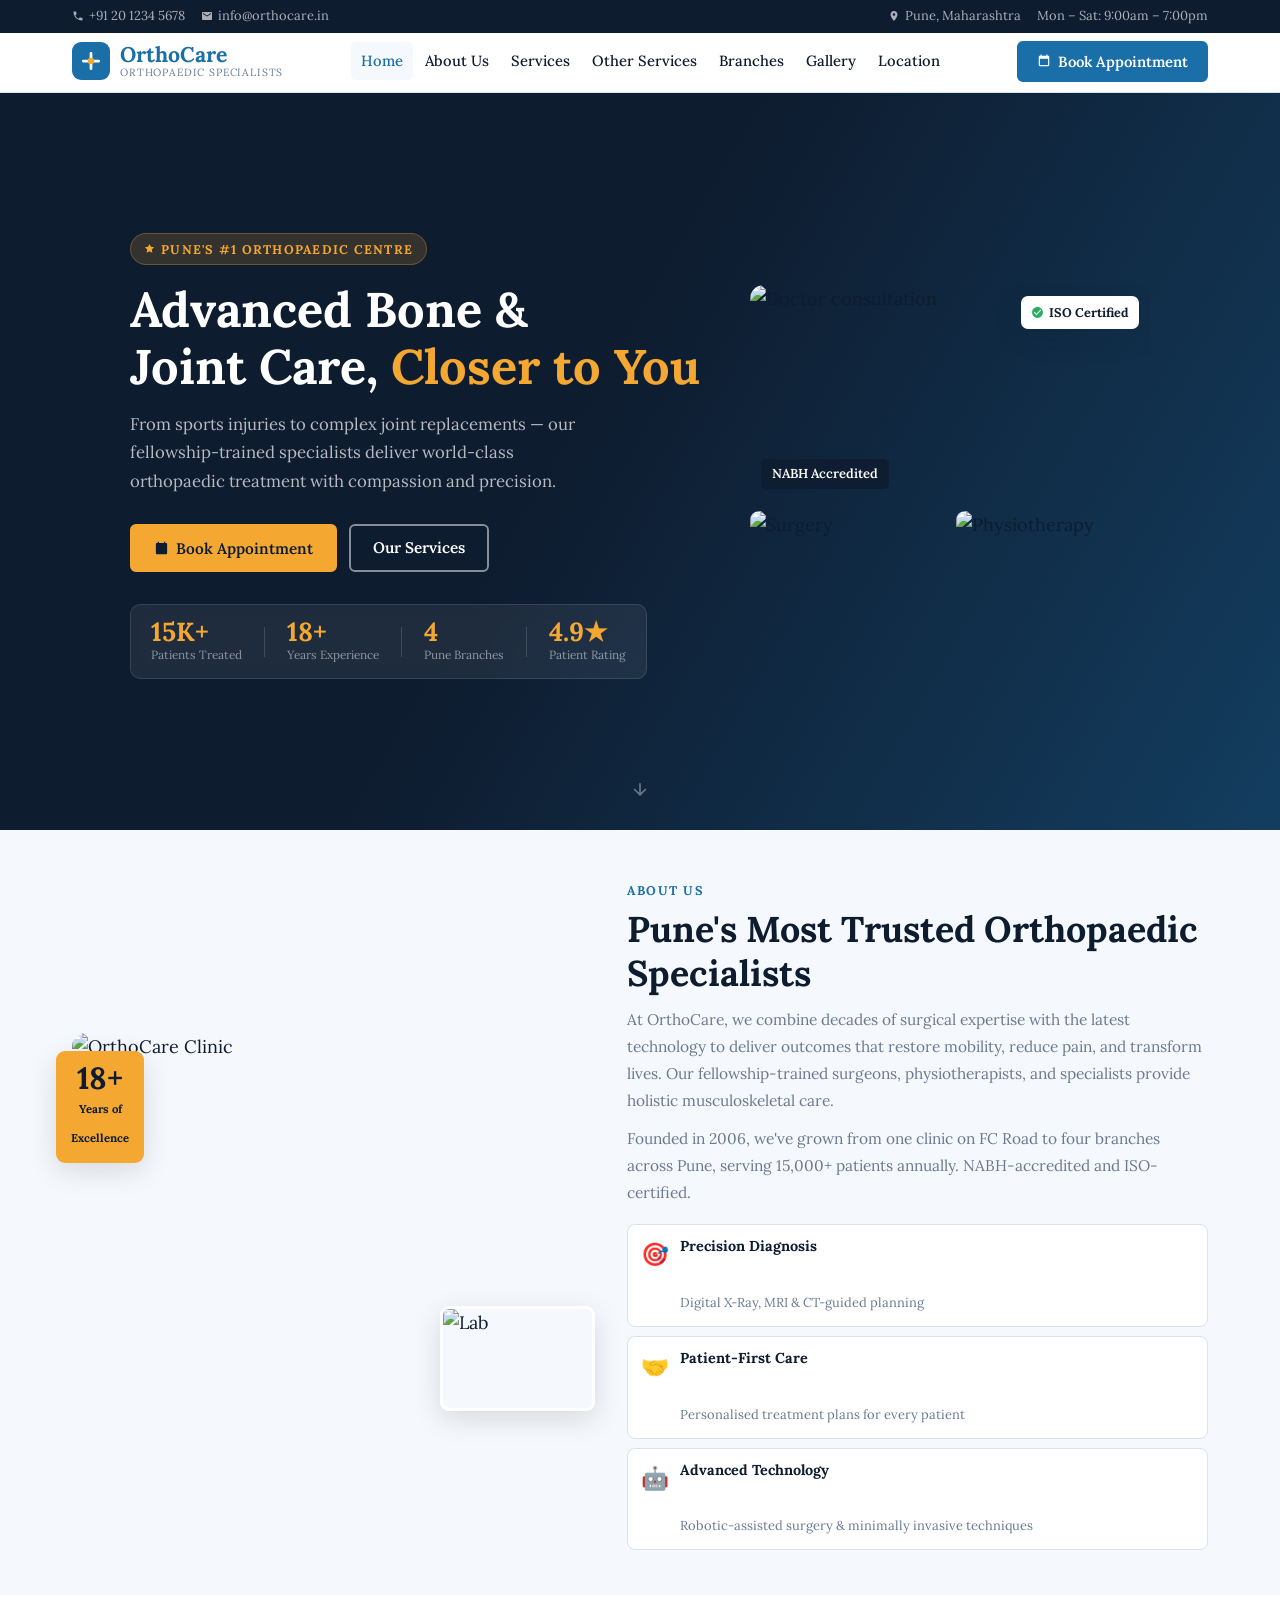
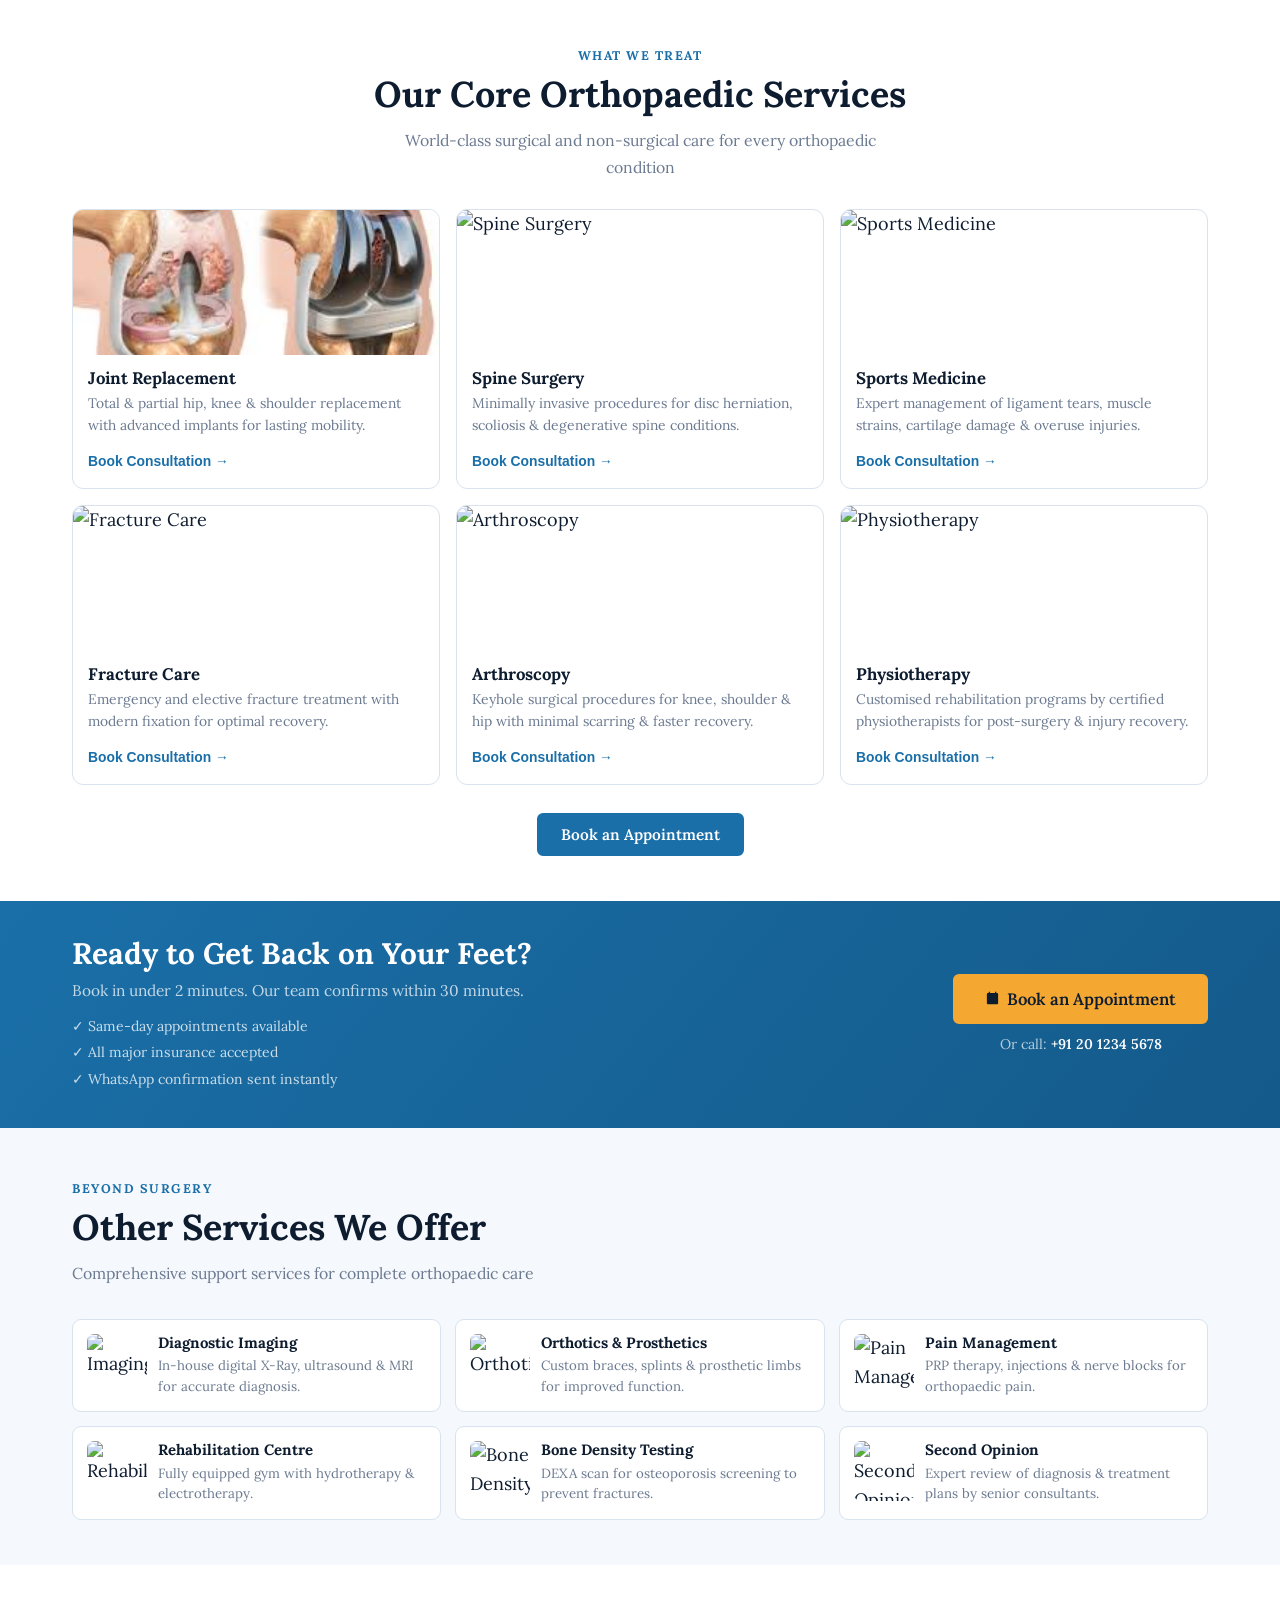
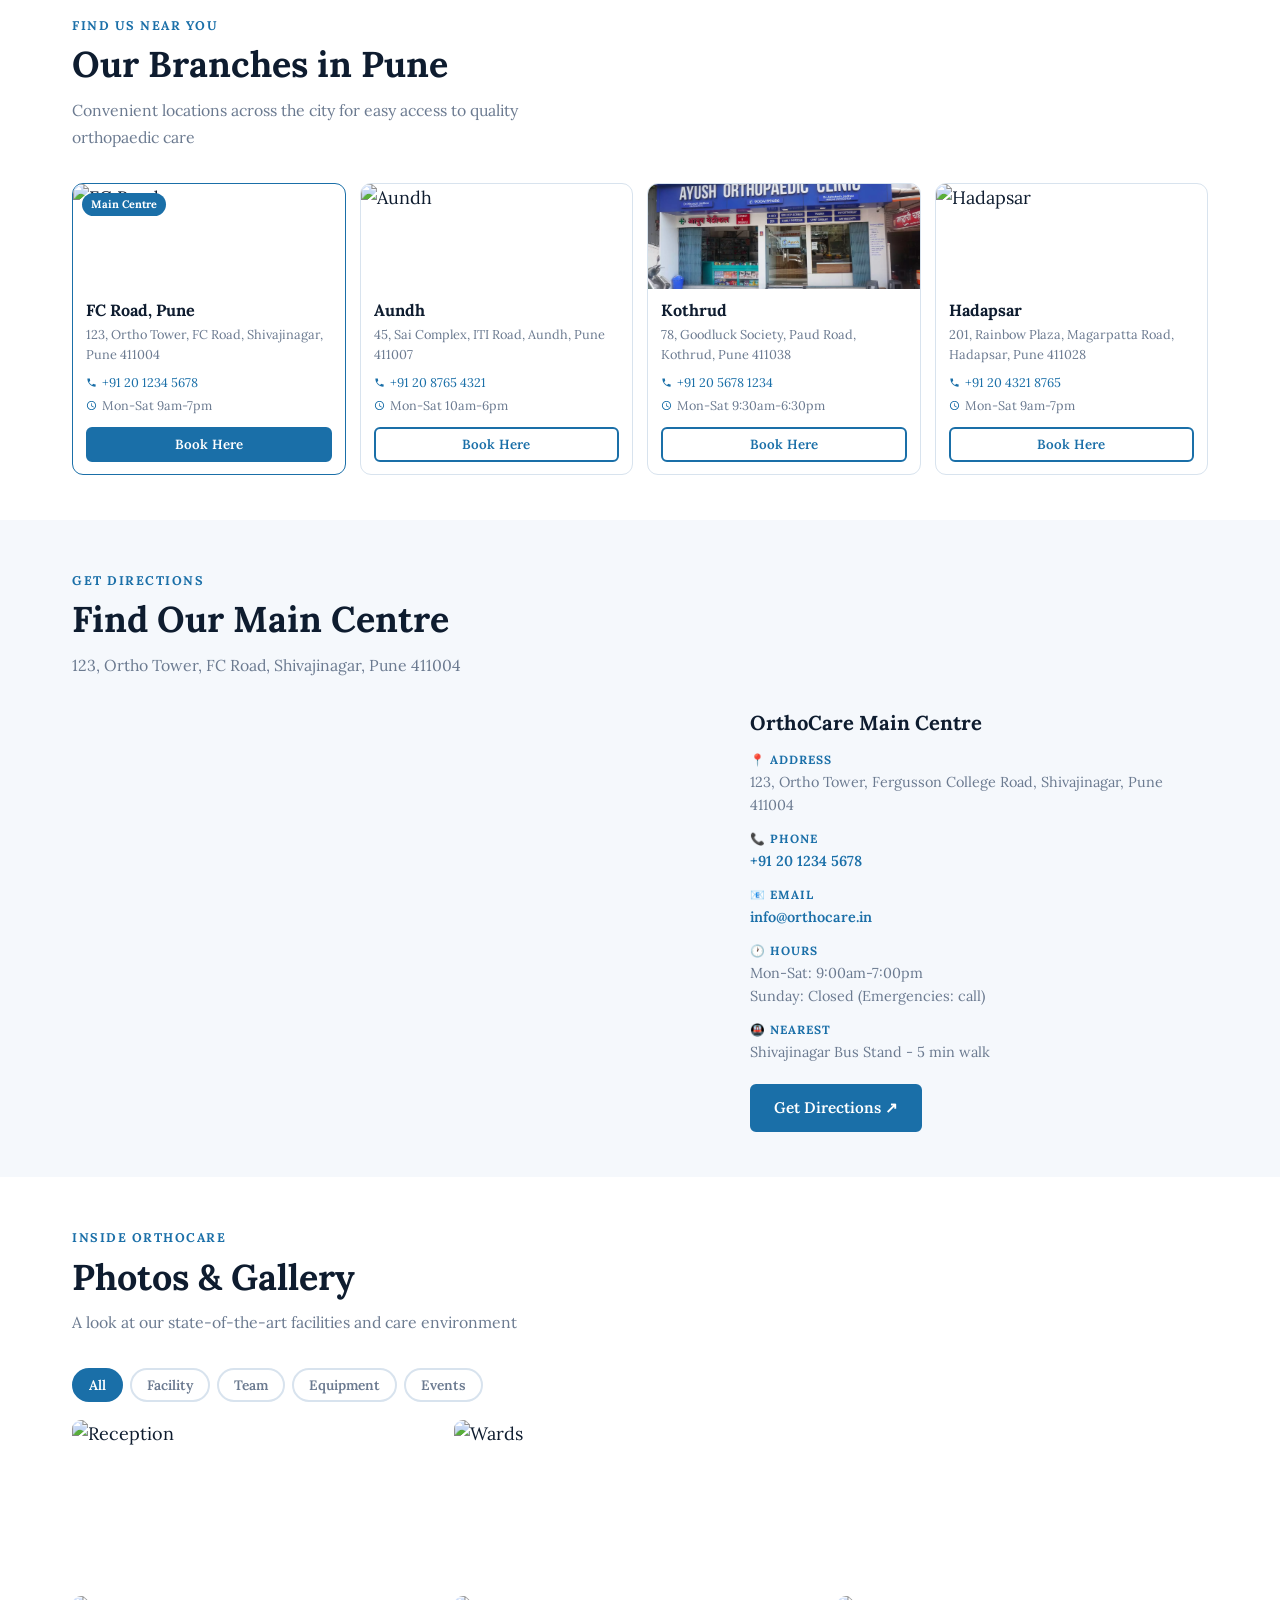
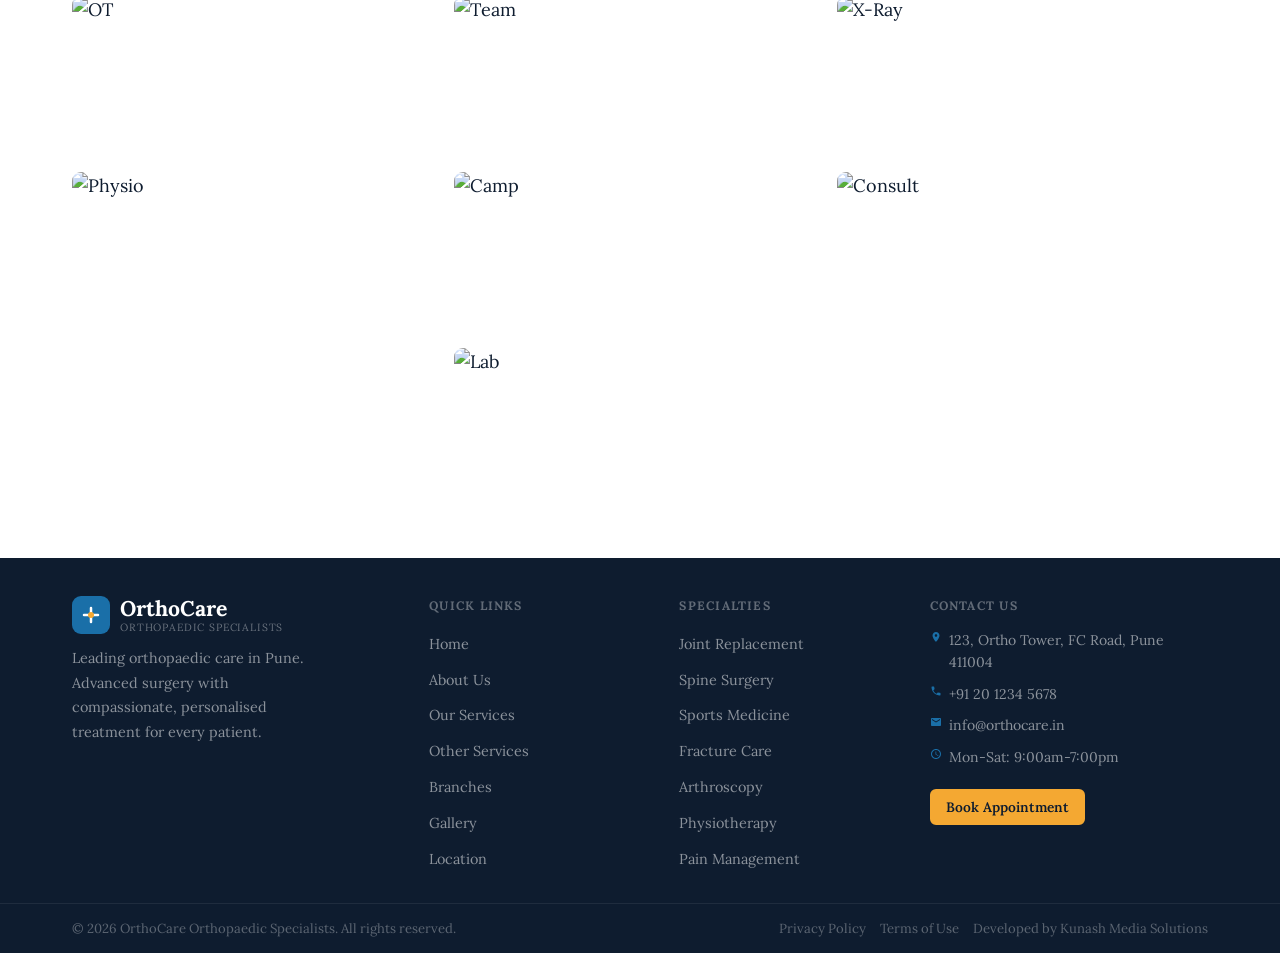
==== index.html @ f90b1d20 "first commit" ====
<!DOCTYPE html>
<html lang="en">
<head>
  <meta charset="UTF-8">
  <meta name="viewport" content="width=device-width, initial-scale=1.0">
  <title>OrthoCare — Orthopaedic Specialists, Pune</title>
  <meta name="description" content="Leading orthopaedic care in Pune. Joint replacement, spine surgery, sports medicine, physiotherapy and more.">
  <link rel="preconnect" href="https://fonts.googleapis.com">
  <link href="https://fonts.googleapis.com/css2?family=Playfair+Display:wght@400;600;700&family=DM+Sans:wght@300;400;500;600&display=swap" rel="stylesheet">
 <link rel="preconnect" href="https://fonts.googleapis.com">
<link rel="preconnect" href="https://fonts.gstatic.com" crossorigin>
<link href="https://fonts.googleapis.com/css2?family=Lora:ital,wght@0,600;1,600&display=swap" rel="stylesheet">
  
  <style>
    *,*::before,*::after{box-sizing:border-box;margin:0;padding:0}
    :root{
      --blue:#1A6FA8;--blue-dark:#145A8A;--gold:#F4A832;
      --dark:#0E1C2F;--light:#F5F8FC;--white:#fff;
      --muted:#6B7A90;--border:#D8E3EE;
      --fh:'Lora';
      --fb:'Lora';
      --sh:0 2px 8px rgba(14,28,47,.08);
      --sm:0 8px 28px rgba(14,28,47,.13);
      --sl:0 20px 60px rgba(14,28,47,.2);
    }
    html{scroll-behavior:smooth;font-size:18px}
    body{font-family:var(--fb);color:var(--dark);background:var(--white);line-height:1.6;padding-top:92px}
    a{color:inherit;text-decoration:none}
    img{max-width:100%;display:block;object-fit:cover}
    ul{list-style:none}
    .container{max-width:1180px;margin:0 auto;padding:0 22px}
    /* each section reduced by 30px height => padding: 45px 0 (was 60px) */
    .sec{padding:45px 0}
    .sec--alt{background:var(--light)}
    h1,h2,h3,h4{font-family:var(--fh);line-height:1.22}
    .tag{display:inline-block;font-size:.7rem;font-weight:700;letter-spacing:.12em;text-transform:uppercase;color:var(--blue);margin-bottom:8px}
    .sec-title{font-size:clamp(1.5rem,2.8vw,2.1rem);margin-bottom:10px;color:var(--dark)}
    .sec-sub{font-size:.88rem;color:var(--muted);max-width:520px;margin-bottom:32px;line-height:1.7}
    .btn{display:inline-flex;align-items:center;gap:7px;padding:10px 22px;border-radius:6px;font-family:var(--fb);font-size:.85rem;font-weight:600;cursor:pointer;border:2px solid transparent;transition:all .25s ease;white-space:nowrap}
    .btn-p{background:var(--blue);color:#fff;border-color:var(--blue)}
    .btn-p:hover{background:var(--blue-dark);border-color:var(--blue-dark);transform:translateY(-2px);box-shadow:var(--sm)}
    .btn-g{background:var(--gold);color:var(--dark);border-color:var(--gold)}
    .btn-g:hover{background:#e09628;border-color:#e09628;transform:translateY(-2px);box-shadow:var(--sm)}
    .btn-o{background:transparent;color:var(--blue);border-color:var(--blue)}
    .btn-o:hover{background:var(--blue);color:#fff}
    .btn-ow{background:transparent;color:#fff;border-color:rgba(255,255,255,.5)}
    .btn-ow:hover{background:rgba(255,255,255,.12);color:#fff}

    /* TOPBAR */
    .topbar{background:var(--dark);color:rgba(255,255,255,.72);font-size:.72rem;padding:6px 0;position:fixed;top:0;left:0;right:0;z-index:1001}
    .topbar .container{display:flex;justify-content:space-between;align-items:center;flex-wrap:wrap;gap:4px}
    .topbar-l,.topbar-r{display:flex;align-items:center;gap:16px}
    .tb{display:flex;align-items:center;gap:5px;color:rgba(255,255,255,.65);transition:color .15s}
    .tb:hover{color:var(--gold)}

    /* HEADER */
    .site-header{position:fixed;top:30px;left:0;right:0;z-index:1000;background:var(--white);border-bottom:1px solid var(--border);transition:box-shadow .3s}
    .site-header.scrolled{box-shadow:0 4px 24px rgba(14,28,47,.12)}
    .nav-wrap{display:flex;align-items:center;justify-content:space-between;gap:14px;height:62px}
    .nav-logo{display:flex;align-items:center;gap:10px;flex-shrink:0}
    .logo-box{width:38px;height:38px;background:var(--blue);border-radius:9px;display:flex;align-items:center;justify-content:center}
    .logo-name{font-family:var(--fh);font-size:1.18rem;font-weight:700;color:var(--blue);line-height:1;display:block}
    .logo-sub{font-size:.58rem;letter-spacing:.08em;text-transform:uppercase;color:var(--muted);line-height:1;margin-top:2px;display:block}
    .nav-links{display:flex;align-items:center;gap:2px;flex:1;justify-content:center}
    .nl{display:flex;align-items:center;gap:3px;padding:7px 10px;font-size:.82rem;font-weight:500;color:var(--dark);border-radius:5px;transition:color .15s,background .15s;cursor:pointer;white-space:nowrap}
    .nl:hover,.nl.active{color:var(--blue);background:var(--light)}
    .nd{position:relative}
    .dd{display:none;position:absolute;top:calc(100% + 6px);left:0;background:var(--white);border:1px solid var(--border);border-radius:9px;box-shadow:var(--sm);min-width:185px;padding:6px;z-index:200}
    .dd a{display:block;padding:7px 12px;font-size:.8rem;color:var(--dark);border-radius:5px;transition:background .15s,color .15s}
    .dd a:hover{background:var(--light);color:var(--blue)}
    .nd:hover .dd{display:block}
    .nav-cta{flex-shrink:0;font-size:.82rem;padding:9px 18px}
    .hbg{display:none;flex-direction:column;gap:4px;background:none;border:none;cursor:pointer;padding:5px}
    .hbg span{display:block;width:22px;height:2px;background:var(--dark);border-radius:2px;transition:all .25s}
    .hbg.open span:nth-child(1){transform:translateY(6px) rotate(45deg)}
    .hbg.open span:nth-child(2){opacity:0}
    .hbg.open span:nth-child(3){transform:translateY(-6px) rotate(-45deg)}

    /* HERO */
    .hero{position:relative;min-height:82vh;display:flex;align-items:center;overflow:hidden;background:var(--dark)}
    .hero-video{position:absolute;inset:0;width:100%;height:100%;object-fit:cover;opacity:.32;pointer-events:none}
    .hero-fallback{position:absolute;inset:0;background-image:url('https://images.unsplash.com/photo-1519494026892-80bbd2d6fd0d?w=1600&q=80');background-size:cover;background-position:center;opacity:.26}
    .hero-ov{position:absolute;inset:0;background:linear-gradient(120deg,rgba(14,28,47,.9) 45%,rgba(26,111,168,.4) 100%)}
    .hero-inner{position:relative;z-index:2;display:grid;grid-template-columns:1fr 400px;gap:50px;align-items:center;padding:60px 0 70px}
    .hero-content{color:#fff}
    .hero-tag{display:inline-flex;align-items:center;gap:6px;background:rgba(244,168,50,.16);color:var(--gold);font-size:.7rem;font-weight:700;letter-spacing:.1em;text-transform:uppercase;padding:5px 13px;border-radius:20px;border:1px solid rgba(244,168,50,.28);margin-bottom:16px}
    .hero-title{font-size:clamp(1.9rem,3.8vw,3rem);color:#fff;margin-bottom:14px;line-height:1.18}
    .hero-title em{color:var(--gold);font-style:normal}
    .hero-sub{font-size:.93rem;color:rgba(255,255,255,.7);max-width:460px;margin-bottom:28px;line-height:1.72}
    .hero-btns{display:flex;gap:12px;flex-wrap:wrap;margin-bottom:32px}
    .hero-stats{display:inline-flex;align-items:center;gap:22px;padding:14px 20px;background:rgba(255,255,255,.07);border:1px solid rgba(255,255,255,.11);border-radius:10px;backdrop-filter:blur(8px)}
    .hs-n{font-family:var(--fh);font-size:1.45rem;font-weight:700;color:var(--gold);line-height:1;display:block}
    .hs-l{font-size:.66rem;color:rgba(255,255,255,.5);display:block}
    .hs-d{width:1px;height:30px;background:rgba(255,255,255,.15)}
    /* Hero right */
    .hero-right{display:flex;flex-direction:column;gap:11px}
    .h-img-main{border-radius:14px;overflow:hidden;height:215px;position:relative}
    .h-img-main img{width:100%;height:100%}
    .h-badge{position:absolute;bottom:11px;left:11px;background:rgba(14,28,47,.8);backdrop-filter:blur(8px);color:#fff;padding:5px 11px;border-radius:5px;font-size:.72rem;font-weight:600}
    .h-float{position:absolute;top:11px;right:11px;background:#fff;border-radius:7px;padding:6px 10px;display:flex;align-items:center;gap:5px;font-size:.7rem;font-weight:700;color:var(--dark);box-shadow:var(--sm)}
    .h-img-row{display:grid;grid-template-columns:1fr 1fr;gap:11px}
    .h-img-sm{border-radius:9px;overflow:hidden;height:115px}
    .h-img-sm img{width:100%;height:100%}
    .scroll-arr{position:absolute;bottom:22px;left:50%;transform:translateX(-50%);color:rgba(255,255,255,.38);animation:bop 2s infinite;z-index:3}
    @keyframes bop{0%,100%{transform:translateX(-50%) translateY(0)}50%{transform:translateX(-50%) translateY(-7px)}}

    /* ABOUT */
    .about-grid{display:grid;grid-template-columns:1fr 1.15fr;gap:50px;align-items:center}
    .about-img-wrap{position:relative}
    .about-main-img{border-radius:14px;overflow:hidden;height:360px}
    .about-main-img img{width:100%;height:100%}
    .about-sm-img{position:absolute;bottom:-18px;right:-18px;width:155px;height:105px;border-radius:9px;overflow:hidden;border:3px solid var(--white);box-shadow:var(--sm)}
    .about-sm-img img{width:100%;height:100%}
    .about-badge{position:absolute;top:18px;left:-16px;background:var(--gold);color:var(--dark);border-radius:9px;padding:12px 15px;text-align:center;box-shadow:var(--sm)}
    .abn{display:block;font-family:var(--fh);font-size:1.7rem;font-weight:700;line-height:1}
    .abt{font-size:.63rem;font-weight:700;line-height:1.3}
    .about-para{font-size:.86rem;color:var(--muted);line-height:1.75;margin-bottom:11px}
    .pillars{display:flex;flex-direction:column;gap:9px;margin-top:18px}
    .pillar{display:flex;align-items:flex-start;gap:11px;padding:10px 13px;background:var(--white);border-radius:8px;border:1px solid var(--border)}
    .pic{font-size:1.25rem;flex-shrink:0;margin-top:1px}
    .pillar strong{font-size:.8rem;color:var(--dark);display:block}
    .pillar small{font-size:.72rem;color:var(--muted)}

    /* SERVICES */
    .sec-hdr{text-align:center}
    .sec-hdr .sec-sub{margin:0 auto 28px}
    .srv-grid{display:grid;grid-template-columns:repeat(3,1fr);gap:16px;margin-bottom:28px}
    .srv-card{border-radius:11px;overflow:hidden;border:1.5px solid var(--border);transition:all .28s}
    .srv-card:hover{border-color:var(--blue);box-shadow:var(--sm);transform:translateY(-4px)}
    .srv-img{height:145px;overflow:hidden}
    .srv-img img{width:100%;height:100%;transition:transform .4s}
    .srv-card:hover .srv-img img{transform:scale(1.06)}
    .srv-body{padding:13px 15px}
    .srv-body h3{font-family:var(--fh);font-size:.93rem;margin-bottom:5px;color:var(--dark)}
    .srv-body p{font-size:.77rem;color:var(--muted);line-height:1.58;margin-bottom:9px}
    .srv-link{background:none;border:none;font-size:.77rem;font-weight:600;color:var(--blue);cursor:pointer;padding:0}
    .srv-link:hover{text-decoration:underline}

    /* APPT BANNER */
    .appt-ban{background:linear-gradient(130deg,var(--blue),var(--blue-dark))}
    .appt-inner{display:flex;align-items:center;justify-content:space-between;gap:28px;flex-wrap:wrap;padding:34px 0}
    .appt-t{color:#fff}
    .appt-t h2{font-family:var(--fh);font-size:1.65rem;color:#fff;margin-bottom:7px}
    .appt-t p{color:rgba(255,255,255,.74);font-size:.86rem;margin-bottom:12px}
    .appt-perks li{color:rgba(255,255,255,.78);font-size:.78rem;margin-bottom:4px}
    .appt-a{display:flex;flex-direction:column;align-items:center;gap:9px;flex-shrink:0}
    .ban-ph{color:rgba(255,255,255,.68);font-size:.78rem}
    .ban-ph a{color:#fff;font-weight:600}

    /* OTHER SERVICES */
    .osrv-grid{display:grid;grid-template-columns:repeat(3,1fr);gap:14px}
    .osrv{display:flex;gap:11px;padding:14px;background:var(--white);border-radius:9px;border:1px solid var(--border);transition:box-shadow .22s}
    .osrv:hover{box-shadow:var(--sm)}
    .osrv-img{width:60px;height:60px;border-radius:7px;overflow:hidden;flex-shrink:0}
    .osrv-img img{width:100%;height:100%}
    .osrv h4{font-size:.83rem;font-weight:700;color:var(--dark);margin-bottom:4px}
    .osrv p{font-size:.74rem;color:var(--muted);line-height:1.55}

    /* BRANCHES */
    .br-grid{display:grid;grid-template-columns:repeat(4,1fr);gap:14px}
    .br-card{border-radius:11px;overflow:hidden;border:1.5px solid var(--border);transition:all .22s;position:relative}
    .br-card:hover{border-color:var(--blue);box-shadow:var(--sm)}
    .br-main{border-color:var(--blue)}
    .br-badge{position:absolute;top:9px;left:9px;background:var(--blue);color:#fff;font-size:.6rem;font-weight:700;padding:3px 9px;border-radius:12px;z-index:1}
    .br-img{height:105px;overflow:hidden}
    .br-img img{width:100%;height:100%;transition:transform .35s}
    .br-card:hover .br-img img{transform:scale(1.06)}
    .br-body{padding:12px 13px}
    .br-body h3{font-family:var(--fh);font-size:.9rem;margin-bottom:5px;color:var(--dark)}
    .br-body address{font-style:normal;font-size:.71rem;color:var(--muted);line-height:1.55;margin-bottom:7px}
    .br-det{display:flex;align-items:center;gap:5px;font-size:.7rem;color:var(--muted);margin-bottom:3px}
    .br-det a{color:var(--blue)}
    .br-body .btn{margin-top:9px;width:100%;justify-content:center;font-size:.74rem;padding:7px 12px}

    /* LOCATION */
    .loc-grid{display:grid;grid-template-columns:1.4fr 1fr;gap:38px;align-items:start}
    .loc-grid iframe{border-radius:11px;display:block}
    .loc-info h3{font-family:var(--fh);font-size:1.12rem;margin-bottom:14px}
    .loc-det{margin-bottom:12px}
    .loc-lbl{display:block;font-size:.66rem;font-weight:700;letter-spacing:.08em;text-transform:uppercase;color:var(--blue);margin-bottom:2px}
    .loc-det p{font-size:.8rem;color:var(--muted);line-height:1.6}
    .loc-det a{color:var(--blue);font-weight:600}

    /* GALLERY */
    .gf-row{display:flex;gap:7px;flex-wrap:wrap;margin-bottom:18px}
    .gf{padding:6px 15px;border:2px solid var(--border);border-radius:18px;font-family:var(--fb);font-size:.76rem;font-weight:600;background:none;cursor:pointer;color:var(--muted);transition:all .16s}
    .gf:hover,.gf.active{border-color:var(--blue);background:var(--blue);color:#fff}
    .gal-grid{display:grid;grid-template-columns:repeat(3,1fr);grid-auto-rows:165px;gap:11px}
    .gi{border-radius:9px;overflow:hidden;position:relative;cursor:pointer}
    .gi--w{grid-column:span 2}
    .gi--t{grid-row:span 2}
    .gi img{width:100%;height:100%;transition:transform .4s}
    .gi:hover img{transform:scale(1.07)}
    .gi-ov{position:absolute;inset:0;background:rgba(14,28,47,.65);color:#fff;display:flex;align-items:flex-end;padding:11px 13px;font-size:.76rem;font-weight:600;opacity:0;transition:opacity .22s}
    .gi:hover .gi-ov{opacity:1}

    /* FOOTER */
    .footer{background:var(--dark);color:rgba(255,255,255,.65)}
    .footer-main{padding:38px 0 24px}
    .f-grid{display:grid;grid-template-columns:1.5fr 1fr 1fr 1.3fr;gap:36px}
    .f-logo{display:flex;align-items:center;gap:10px;margin-bottom:12px}
    .f-logo .logo-name{color:#fff}
    .f-logo .logo-sub{color:rgba(255,255,255,.38)}
    .f-about{font-size:.8rem;color:rgba(255,255,255,.52);line-height:1.7;margin-bottom:16px;max-width:235px}
    .f-socs{display:flex;gap:7px}
    .f-soc{display:flex;align-items:center;justify-content:center;width:32px;height:32px;border-radius:7px;background:rgba(255,255,255,.07);color:rgba(255,255,255,.55);transition:background .16s,color .16s}
    .f-soc:hover{background:var(--blue);color:#fff}
    .f-ct{font-family:var(--fb);font-size:.68rem;font-weight:700;letter-spacing:.1em;text-transform:uppercase;color:rgba(255,255,255,.35);margin-bottom:13px}
    .f-links li{margin-bottom:7px}
    .f-links a{font-size:.8rem;color:rgba(255,255,255,.52);transition:color .16s,padding-left .16s;display:inline-block}
    .f-links a:hover{color:var(--gold);padding-left:4px}
    .f-contact li{display:flex;align-items:flex-start;gap:7px;margin-bottom:9px;font-size:.78rem;color:rgba(255,255,255,.52)}
    .f-contact svg{flex-shrink:0;margin-top:2px;color:var(--blue)}
    .f-contact a{color:rgba(255,255,255,.52);transition:color .16s}
    .f-contact a:hover{color:var(--gold)}
    .f-appt{margin-top:12px;font-size:.76rem;padding:7px 14px}
    .f-bot{border-top:1px solid rgba(255,255,255,.07);padding:14px 0}
    .f-bot .container{display:flex;justify-content:space-between;align-items:center;gap:10px;flex-wrap:wrap}
    .f-bot p{font-size:.73rem;color:rgba(255,255,255,.32)}
    .f-botl{display:flex;gap:14px}
    .f-botl a{font-size:.73rem;color:rgba(255,255,255,.32);transition:color .16s}
    .f-botl a:hover{color:rgba(255,255,255,.65)}

    /* MODAL */
    .modal-bd{display:none;position:fixed;inset:0;background:rgba(14,28,47,.76);z-index:9000;align-items:center;justify-content:center;backdrop-filter:blur(5px);animation:fi .2s}
    .modal-bd.on{display:flex}
    .modal-box{background:#fff;border-radius:13px;width:90%;max-width:595px;max-height:92vh;overflow-y:auto;box-shadow:var(--sl);animation:su .28s ease;position:relative}
    .m-hdr{background:var(--blue);color:#fff;padding:20px 26px 16px;border-radius:13px 13px 0 0}
    .m-hdr h2{font-family:var(--fh);font-size:1.3rem;color:#fff;margin-bottom:2px}
    .m-hdr p{font-size:.78rem;opacity:.78}
    .m-close{position:absolute;top:13px;right:15px;background:rgba(255,255,255,.17);border:none;color:#fff;width:30px;height:30px;border-radius:50%;font-size:1.1rem;cursor:pointer;display:flex;align-items:center;justify-content:center;transition:background .16s}
    .m-close:hover{background:rgba(255,255,255,.28)}
    .m-body{padding:20px 26px 26px}
    @keyframes fi{from{opacity:0}to{opacity:1}}
    @keyframes su{from{transform:translateY(32px);opacity:0}to{transform:none;opacity:1}}
    .asteps{display:flex;align-items:center;justify-content:center;margin-bottom:20px}
    .as{display:flex;align-items:center;gap:5px;font-size:.72rem;font-weight:600;color:var(--muted);white-space:nowrap}
    .as span{display:flex;align-items:center;justify-content:center;width:23px;height:23px;border-radius:50%;background:var(--border);color:var(--muted);font-size:.68rem;font-weight:700;transition:all .22s}
    .as.active{color:var(--blue)}
    .as.active span{background:var(--blue);color:#fff}
    .as.done{color:#27ae60}
    .as.done span{background:#27ae60;color:#fff}
    .asdiv{flex:1;height:2px;background:var(--border);margin:0 5px;min-width:14px}
    .ap{display:none}
    .ap.on{display:block}
    .apt{font-family:var(--fh);font-size:1.05rem;color:var(--dark);margin-bottom:3px}
    .aps{font-size:.78rem;color:var(--muted);margin-bottom:14px}
    .sgrid{display:grid;grid-template-columns:repeat(4,1fr);gap:7px;margin-bottom:16px}
    .sc input{display:none}
    .sci{display:flex;flex-direction:column;align-items:center;gap:3px;padding:10px 5px;border:2px solid var(--border);border-radius:7px;cursor:pointer;transition:all .2s;text-align:center}
    .sci:hover{border-color:var(--blue);background:rgba(26,111,168,.04)}
    .sc input:checked + .sci{border-color:var(--blue);background:rgba(26,111,168,.07);box-shadow:0 0 0 2px rgba(26,111,168,.14)}
    .sic{font-size:1.3rem}
    .snm{font-size:.7rem;font-weight:600;color:var(--dark);line-height:1.2}
    .sdc{font-size:.62rem;color:var(--muted)}
    .dlist{display:flex;flex-direction:column;gap:7px;margin-bottom:16px}
    .dc input{display:none}
    .dci{display:flex;align-items:center;gap:10px;padding:10px 13px;border:2px solid var(--border);border-radius:7px;cursor:pointer;transition:all .2s}
    .dci:hover{border-color:var(--blue);background:rgba(26,111,168,.03)}
    .dc input:checked + .dci{border-color:var(--blue);background:rgba(26,111,168,.05)}
    .dav{width:38px;height:38px;border-radius:50%;background:linear-gradient(135deg,var(--blue),#2980b9);color:#fff;display:flex;align-items:center;justify-content:center;font-weight:700;font-size:.76rem;flex-shrink:0}
    .dname{font-weight:700;font-size:.85rem;color:var(--dark);display:block}
    .dspec{font-size:.73rem;color:var(--blue);font-weight:500;display:block}
    .dexp{font-size:.68rem;color:var(--muted)}
    .dchk{color:var(--blue);opacity:0;transition:opacity .16s;flex-shrink:0}
    .dc input:checked + .dci .dchk{opacity:1}
    .dtrow{display:grid;grid-template-columns:1fr 1fr;gap:13px}
    .fg{display:flex;flex-direction:column;gap:4px;margin-bottom:11px}
    .fl{font-size:.74rem;font-weight:600;color:var(--dark)}
    .fi{padding:8px 11px;border:1.5px solid var(--border);border-radius:6px;font-family:var(--fb);font-size:.83rem;color:var(--dark);outline:none;width:100%;transition:border-color .16s,box-shadow .16s}
    .fi:focus{border-color:var(--blue);box-shadow:0 0 0 2px rgba(26,111,168,.11)}
    .tslots{display:flex;flex-wrap:wrap;gap:6px;margin-top:5px}
    .ts{padding:5px 11px;border:2px solid var(--border);border-radius:5px;font-size:.72rem;font-weight:600;background:#fff;cursor:pointer;color:var(--dark);transition:all .16s}
    .ts:hover:not(.un){border-color:var(--blue);color:var(--blue)}
    .ts.sel{border-color:var(--blue);background:var(--blue);color:#fff}
    .ts.un{background:var(--light);color:var(--muted);cursor:not-allowed;text-decoration:line-through}
    .sleg{display:flex;align-items:center;gap:5px;font-size:.68rem;color:var(--muted);margin-top:7px}
    .ld{width:8px;height:8px;border-radius:50%}
    .ld.av{background:var(--blue)}
    .ld.un{background:var(--muted)}
    .frow{display:grid;grid-template-columns:1fr 1fr;gap:13px}
    .fta{resize:vertical;min-height:68px}
    .anav{display:flex;justify-content:space-between;align-items:center;margin-top:14px;padding-top:14px;border-top:1px solid var(--border)}
    .succ{text-align:center;padding:12px 0}
    .succ .sib{font-size:3.3rem;margin-bottom:10px;display:block}
    .succ h3{font-family:var(--fh);font-size:1.35rem;margin-bottom:7px}
    .succ p{color:var(--muted);font-size:.83rem;margin-bottom:11px}
    .sref{display:inline-block;padding:6px 16px;background:var(--light);border-radius:5px;font-size:.8rem;margin-bottom:16px}

    /* RESPONSIVE */
    @media(max-width:1024px){
      body{padding-top:86px}
      .srv-grid{grid-template-columns:repeat(2,1fr)}
      .osrv-grid{grid-template-columns:repeat(2,1fr)}
      .br-grid{grid-template-columns:repeat(2,1fr)}
      .hero-inner{grid-template-columns:1fr}
      .hero-right{display:none}
      .about-grid{grid-template-columns:1fr}
      .about-img-wrap{max-width:440px;margin:0 auto}
      .loc-grid{grid-template-columns:1fr}
      .f-grid{grid-template-columns:1fr 1fr;gap:26px}
    }
    @media(max-width:900px){
      .hbg{display:flex}
      .nav-links{display:none;position:absolute;top:100%;left:0;right:0;background:#fff;flex-direction:column;padding:10px 16px 16px;border-top:1px solid var(--border);box-shadow:var(--sm);align-items:flex-start;gap:1px;z-index:999}
      .nav-links.open{display:flex}
      .nav-wrap{position:relative}
      .nav-cta{display:none}
      .topbar-r{display:none}
      .dd{position:static;box-shadow:none;border:none;padding-left:12px;border-radius:0}
      .nd:hover .dd{display:none}
      .nd.open .dd{display:block}
    }
    @media(max-width:700px){
      .srv-grid,.osrv-grid,.br-grid{grid-template-columns:1fr}
      .gal-grid{grid-template-columns:1fr 1fr;grid-auto-rows:130px}
      .gi--w,.gi--t{grid-column:span 1;grid-row:span 1}
      .appt-inner{flex-direction:column;text-align:center}
      .appt-perks{align-items:center}
      .appt-a{width:100%}
      .f-grid{grid-template-columns:1fr}
      .sgrid{grid-template-columns:repeat(2,1fr)}
      .dtrow,.frow{grid-template-columns:1fr}
    }
  </style>
</head>
<body>

<!-- TOPBAR -->
<div class="topbar">
  <div class="container">
    <div class="topbar-l">
      <a href="tel:+912012345678" class="tb">
        <svg width="12" height="12" viewBox="0 0 24 24" fill="currentColor"><path d="M6.6 10.8c1.4 2.8 3.8 5.1 6.6 6.6l2.2-2.2c.3-.3.7-.4 1-.2 1.1.4 2.3.6 3.6.6.6 0 1 .4 1 1V20c0 .6-.4 1-1 1-9.4 0-17-7.6-17-17 0-.6.4-1 1-1h3.5c.6 0 1 .4 1 1 0 1.3.2 2.5.6 3.6.1.3 0 .7-.2 1L6.6 10.8z"/></svg>
        +91 20 1234 5678
      </a>
      <a href="mailto:info@orthocare.in" class="tb">
        <svg width="12" height="12" viewBox="0 0 24 24" fill="currentColor"><path d="M20 4H4c-1.1 0-2 .9-2 2v12c0 1.1.9 2 2 2h16c1.1 0 2-.9 2-2V6c0-1.1-.9-2-2-2zm0 4l-8 5-8-5V6l8 5 8-5v2z"/></svg>
        info@orthocare.in
      </a>
    </div>
    <div class="topbar-r">
      <span class="tb"><svg width="12" height="12" viewBox="0 0 24 24" fill="currentColor"><path d="M12 2C8.13 2 5 5.13 5 9c0 5.25 7 13 7 13s7-7.75 7-13c0-3.87-3.13-7-7-7zm0 9.5c-1.38 0-2.5-1.12-2.5-2.5s1.12-2.5 2.5-2.5 2.5 1.12 2.5 2.5-1.12 2.5-2.5 2.5z"/></svg>Pune, Maharashtra</span>
      <span class="tb">Mon – Sat: 9:00am – 7:00pm</span>
    </div>
  </div>
</div>

<!-- HEADER -->
<header class="site-header" id="siteHeader">
  <div class="container nav-wrap">
    <a href="#home" class="nav-logo">
      <div class="logo-box">
        <svg width="22" height="22" viewBox="0 0 40 40" fill="none">
          <path d="M20 6v28M6 20h28" stroke="#fff" stroke-width="5" stroke-linecap="round"/>
          <circle cx="20" cy="20" r="6" fill="#F4A832"/>
        </svg>
      </div>
      <div>
        <span class="logo-name">OrthoCare</span>
        <span class="logo-sub">Orthopaedic Specialists</span>
      </div>
    </a>
    <ul class="nav-links" id="navLinks">
      <li><a href="#home" class="nl active">Home</a></li>
      <li><a href="#about" class="nl">About Us</a></li>
      <li class="nd">
        <a class="nl" href="#services">Services </a>
      </li>
      <li class="nd">
        <a class="nl" href="#other-services">Other Services </a>
      </li>
      <li><a href="#branches" class="nl">Branches</a></li>
      <li><a href="#gallery" class="nl">Gallery</a></li>
      <li><a href="#location" class="nl">Location</a></li>
    </ul>
    <button class="btn btn-p nav-cta" onclick="openModal()">
      <svg width="14" height="14" viewBox="0 0 24 24" fill="currentColor"><path d="M19 3h-1V1h-2v2H8V1H6v2H5c-1.1 0-2 .9-2 2v14c0 1.1.9 2 2 2h14c1.1 0 2-.9 2-2V5c0-1.1-.9-2-2-2zm0 16H5V8h14v11z"/></svg>
      Book Appointment
    </button>
    <button class="hbg" id="hbg" aria-label="Menu">
      <span></span><span></span><span></span>
    </button>
  </div>
</header>

<!-- HERO -->
<section id="home" class="hero">
  <video class="hero-video" autoplay muted loop playsinline>
    <source src="https://cdn.pixabay.com/video/2021/11/10/94826-646652404_large.mp4" type="video/mp4">
  </video>
  <div class="hero-fallback"></div>
  <div class="hero-ov"></div>
  <div class="container hero-inner">
    <div class="hero-content">
      <div class="hero-tag">
        <svg width="11" height="11" viewBox="0 0 24 24" fill="currentColor"><path d="M12 2l3.09 6.26L22 9.27l-5 4.87 1.18 6.88L12 17.77l-6.18 3.25L7 14.14 2 9.27l6.91-1.01L12 2z"/></svg>
        Pune's #1 Orthopaedic Centre
      </div>
      <h1 class="hero-title">Advanced Bone &amp;<br>Joint Care, <em>Closer to You</em></h1>
      <p class="hero-sub">From sports injuries to complex joint replacements — our fellowship-trained specialists deliver world-class orthopaedic treatment with compassion and precision.</p>
      <div class="hero-btns">
        <button class="btn btn-g" onclick="openModal()">
          <svg width="15" height="15" viewBox="0 0 24 24" fill="currentColor"><path d="M19 3h-1V1h-2v2H8V1H6v2H5c-1.1 0-2 .9-2 2v14c0 1.1.9 2 2 2h14c1.1 0 2-.9 2-2V5c0-1.1-.9-2-2-2z"/></svg>
          Book Appointment
        </button>
        <a href="#services" class="btn btn-ow">Our Services</a>
      </div>
      <div class="hero-stats">
        <div><span class="hs-n">15K+</span><span class="hs-l">Patients Treated</span></div>
        <div class="hs-d"></div>
        <div><span class="hs-n">18+</span><span class="hs-l">Years Experience</span></div>
        <div class="hs-d"></div>
        <div><span class="hs-n">4</span><span class="hs-l">Pune Branches</span></div>
        <div class="hs-d"></div>
        <div><span class="hs-n">4.9&#9733;</span><span class="hs-l">Patient Rating</span></div>
      </div>
    </div>
    <div class="hero-right">
      <div class="h-img-main">
        <img src="https://images.unsplash.com/photo-1579684385127-1ef15d508118?w=600&q=80" alt="Doctor consultation" loading="lazy">
        <div class="h-badge">NABH Accredited</div>
        <div class="h-float">
          <svg width="13" height="13" viewBox="0 0 24 24" fill="#27ae60"><path d="M12 2C6.48 2 2 6.48 2 12s4.48 10 10 10 10-4.48 10-10S17.52 2 12 2zm-2 15l-5-5 1.41-1.41L10 14.17l7.59-7.59L19 8l-9 9z"/></svg>
          ISO Certified
        </div>
      </div>
      <div class="h-img-row">
        <div class="h-img-sm"><img src="https://images.unsplash.com/photo-1612349317150-e413f6a5b16d?w=400&q=80" alt="Surgery" loading="lazy"></div>
        <div class="h-img-sm"><img src="https://images.unsplash.com/photo-1559757175-0eb30cd8c063?w=400&q=80" alt="Physiotherapy" loading="lazy"></div>
      </div>
    </div>
  </div>
  <a href="#about" class="scroll-arr">
    <svg width="20" height="20" viewBox="0 0 24 24" fill="none" stroke="currentColor" stroke-width="2"><path d="M12 5v14M5 12l7 7 7-7"/></svg>
  </a>
</section>

<!-- ABOUT -->
<section id="about" class="sec sec--alt">
  <div class="container">
    <div class="about-grid">
      <div class="about-img-wrap">
        <div class="about-main-img">
          <img src="https://images.unsplash.com/photo-1586773860418-d37222d8fce3?w=700&q=80" alt="OrthoCare Clinic" loading="lazy">
        </div>
        <div class="about-sm-img">
          <img src="https://images.unsplash.com/photo-1551076805-e1869033e561?w=300&q=80" alt="Lab" loading="lazy">
        </div>
        <div class="about-badge">
          <span class="abn">18+</span>
          <span class="abt">Years of<br>Excellence</span>
        </div>
      </div>
      <div>
        <span class="tag">About Us</span>
        <h2 class="sec-title">Pune's Most Trusted Orthopaedic Specialists</h2>
        <p class="about-para">At OrthoCare, we combine decades of surgical expertise with the latest technology to deliver outcomes that restore mobility, reduce pain, and transform lives. Our fellowship-trained surgeons, physiotherapists, and specialists provide holistic musculoskeletal care.</p>
        <p class="about-para">Founded in 2006, we've grown from one clinic on FC Road to four branches across Pune, serving 15,000+ patients annually. NABH-accredited and ISO-certified.</p>
        <div class="pillars">
          <div class="pillar"><div class="pic">&#127919;</div><div><strong>Precision Diagnosis</strong><br><small>Digital X-Ray, MRI &amp; CT-guided planning</small></div></div>
          <div class="pillar"><div class="pic">&#129309;</div><div><strong>Patient-First Care</strong><br><small>Personalised treatment plans for every patient</small></div></div>
          <div class="pillar"><div class="pic">&#129302;</div><div><strong>Advanced Technology</strong><br><small>Robotic-assisted surgery &amp; minimally invasive techniques</small></div></div>
        </div>
      </div>
    </div>
  </div>
</section>

<!-- SERVICES -->
<section id="services" class="sec">
  <div class="container">
    <div class="sec-hdr">
      <span class="tag">What We Treat</span>
      <h2 class="sec-title">Our Core Orthopaedic Services</h2>
      <p class="sec-sub">World-class surgical and non-surgical care for every orthopaedic condition</p>
    </div>
    <div class="srv-grid">
      <div class="srv-card">
        <div class="srv-img"><img src="/img/joint replacement.jpeg" alt="Joint Replacement" loading="lazy"></div>
        <div class="srv-body"><h3>Joint Replacement</h3><p>Total &amp; partial hip, knee &amp; shoulder replacement with advanced implants for lasting mobility.</p><button class="srv-link" onclick="openModal()">Book Consultation &#8594;</button></div>
      </div>
      <div class="srv-card">
        <div class="srv-img"><img src="https://images.unsplash.com/photo-1584820927498-cfe5211fd8bf?w=500&q=80" alt="Spine Surgery" loading="lazy"></div>
        <div class="srv-body"><h3>Spine Surgery</h3><p>Minimally invasive procedures for disc herniation, scoliosis &amp; degenerative spine conditions.</p><button class="srv-link" onclick="openModal()">Book Consultation &#8594;</button></div>
      </div>
      <div class="srv-card">
        <div class="srv-img"><img src="https://images.unsplash.com/photo-1571019613454-1cb2f99b2d8b?w=500&q=80" alt="Sports Medicine" loading="lazy"></div>
        <div class="srv-body"><h3>Sports Medicine</h3><p>Expert management of ligament tears, muscle strains, cartilage damage &amp; overuse injuries.</p><button class="srv-link" onclick="openModal()">Book Consultation &#8594;</button></div>
      </div>
      <div class="srv-card">
        <div class="srv-img"><img src="https://images.unsplash.com/photo-1527613426441-4da17471b66d?w=500&q=80" alt="Fracture Care" loading="lazy"></div>
        <div class="srv-body"><h3>Fracture Care</h3><p>Emergency and elective fracture treatment with modern fixation for optimal recovery.</p><button class="srv-link" onclick="openModal()">Book Consultation &#8594;</button></div>
      </div>
      <div class="srv-card">
        <div class="srv-img"><img src="https://images.unsplash.com/photo-1559757148-5c350d0d3c56?w=500&q=80" alt="Arthroscopy" loading="lazy"></div>
        <div class="srv-body"><h3>Arthroscopy</h3><p>Keyhole surgical procedures for knee, shoulder &amp; hip with minimal scarring &amp; faster recovery.</p><button class="srv-link" onclick="openModal()">Book Consultation &#8594;</button></div>
      </div>
      <div class="srv-card">
        <div class="srv-img"><img src="https://images.unsplash.com/photo-1576091160399-112ba8d25d1d?w=500&q=80" alt="Physiotherapy" loading="lazy"></div>
        <div class="srv-body"><h3>Physiotherapy</h3><p>Customised rehabilitation programs by certified physiotherapists for post-surgery &amp; injury recovery.</p><button class="srv-link" onclick="openModal()">Book Consultation &#8594;</button></div>
      </div>
    </div>
    <div style="text-align:center"><button class="btn btn-p" onclick="openModal()">Book an Appointment</button></div>
  </div>
</section>

<!-- APPT BANNER -->
<section id="appointment" class="appt-ban">
  <div class="container">
    <div class="appt-inner">
      <div class="appt-t">
        <h2>Ready to Get Back on Your Feet?</h2>
        <p>Book in under 2 minutes. Our team confirms within 30 minutes.</p>
        <ul class="appt-perks">
          <li>&#10003; Same-day appointments available</li>
          <li>&#10003; All major insurance accepted</li>
          <li>&#10003; WhatsApp confirmation sent instantly</li>
        </ul>
      </div>
      <div class="appt-a">
        <button class="btn btn-g" style="padding:12px 30px;font-size:.92rem" onclick="openModal()">
          <svg width="15" height="15" viewBox="0 0 24 24" fill="currentColor"><path d="M19 3h-1V1h-2v2H8V1H6v2H5c-1.1 0-2 .9-2 2v14c0 1.1.9 2 2 2h14c1.1 0 2-.9 2-2V5c0-1.1-.9-2-2-2z"/></svg>
          Book an Appointment
        </button>
        <p class="ban-ph">Or call: <a href="tel:+912012345678">+91 20 1234 5678</a></p>
      </div>
    </div>
  </div>
</section>

<!-- OTHER SERVICES -->
<section id="other-services" class="sec sec--alt">
  <div class="container">
    <span class="tag">Beyond Surgery</span>
    <h2 class="sec-title">Other Services We Offer</h2>
    <p class="sec-sub">Comprehensive support services for complete orthopaedic care</p>
    <div class="osrv-grid">
      <div class="osrv">
        <div class="osrv-img"><img src="https://images.unsplash.com/photo-1516549655169-df83a0774514?w=200&q=80" alt="Imaging" loading="lazy"></div>
        <div><h4>Diagnostic Imaging</h4><p>In-house digital X-Ray, ultrasound &amp; MRI for accurate diagnosis.</p></div>
      </div>
      <div class="osrv">
        <div class="osrv-img"><img src="https://images.unsplash.com/photo-1598300042247-d088f8ab3a91?w=200&q=80" alt="Orthotics" loading="lazy"></div>
        <div><h4>Orthotics &amp; Prosthetics</h4><p>Custom braces, splints &amp; prosthetic limbs for improved function.</p></div>
      </div>
      <div class="osrv">
        <div class="osrv-img"><img src="https://images.unsplash.com/photo-1587370560942-ad2a04eabb6d?w=200&q=80" alt="Pain Management" loading="lazy"></div>
        <div><h4>Pain Management</h4><p>PRP therapy, injections &amp; nerve blocks for orthopaedic pain.</p></div>
      </div>
      <div class="osrv">
        <div class="osrv-img"><img src="https://images.unsplash.com/photo-1544367567-0f2fcb009e0b?w=200&q=80" alt="Rehabilitation" loading="lazy"></div>
        <div><h4>Rehabilitation Centre</h4><p>Fully equipped gym with hydrotherapy &amp; electrotherapy.</p></div>
      </div>
      <div class="osrv">
        <div class="osrv-img"><img src="https://images.unsplash.com/photo-1579165466949-3180a3d056d5?w=200&q=80" alt="Bone Density" loading="lazy"></div>
        <div><h4>Bone Density Testing</h4><p>DEXA scan for osteoporosis screening to prevent fractures.</p></div>
      </div>
      <div class="osrv">
        <div class="osrv-img"><img src="https://images.unsplash.com/photo-1638202993928-7267aad84c31?w=200&q=80" alt="Second Opinion" loading="lazy"></div>
        <div><h4>Second Opinion</h4><p>Expert review of diagnosis &amp; treatment plans by senior consultants.</p></div>
      </div>
    </div>
  </div>
</section>

<!-- BRANCHES -->
<section id="branches" class="sec">
  <div class="container">
    <span class="tag">Find Us Near You</span>
    <h2 class="sec-title">Our Branches in Pune</h2>
    <p class="sec-sub">Convenient locations across the city for easy access to quality orthopaedic care</p>
    <div class="br-grid">
      <div class="br-card br-main">
        <div class="br-badge">Main Centre</div>
        <div class="br-img"><img src="https://images.unsplash.com/photo-1538108149393-fbbd81895907?w=400&q=80" alt="FC Road" loading="lazy"></div>
        <div class="br-body">
          <h3>FC Road, Pune</h3>
          <address>123, Ortho Tower, FC Road, Shivajinagar, Pune 411004</address>
          <div class="br-det"><svg width="11" height="11" viewBox="0 0 24 24" fill="var(--blue)"><path d="M6.6 10.8c1.4 2.8 3.8 5.1 6.6 6.6l2.2-2.2c.3-.3.7-.4 1-.2 1.1.4 2.3.6 3.6.6.6 0 1 .4 1 1V20c0 .6-.4 1-1 1-9.4 0-17-7.6-17-17 0-.6.4-1 1-1h3.5c.6 0 1 .4 1 1 0 1.3.2 2.5.6 3.6.1.3 0 .7-.2 1L6.6 10.8z"/></svg><a href="tel:+912012345678">+91 20 1234 5678</a></div>
          <div class="br-det"><svg width="11" height="11" viewBox="0 0 24 24" fill="var(--blue)"><path d="M11.99 2C6.47 2 2 6.48 2 12s4.47 10 9.99 10C17.52 22 22 17.52 22 12S17.52 2 11.99 2zM12 20c-4.42 0-8-3.58-8-8s3.58-8 8-8 8 3.58 8 8-3.58 8-8 8zm.5-13H11v6l5.25 3.15.75-1.23-4.5-2.67V7z"/></svg> Mon-Sat 9am-7pm</div>
          <button class="btn btn-p" onclick="openModal()">Book Here</button>
        </div>
      </div>
      <div class="br-card">
        <div class="br-img"><img src="https://images.unsplash.com/photo-1519494026892-80bbd2d6fd0d?w=400&q=80" alt="Aundh" loading="lazy"></div>
        <div class="br-body">
          <h3>Aundh</h3>
          <address>45, Sai Complex, ITI Road, Aundh, Pune 411007</address>
          <div class="br-det"><svg width="11" height="11" viewBox="0 0 24 24" fill="var(--blue)"><path d="M6.6 10.8c1.4 2.8 3.8 5.1 6.6 6.6l2.2-2.2c.3-.3.7-.4 1-.2 1.1.4 2.3.6 3.6.6.6 0 1 .4 1 1V20c0 .6-.4 1-1 1-9.4 0-17-7.6-17-17 0-.6.4-1 1-1h3.5c.6 0 1 .4 1 1 0 1.3.2 2.5.6 3.6.1.3 0 .7-.2 1L6.6 10.8z"/></svg><a href="tel:+912087654321">+91 20 8765 4321</a></div>
          <div class="br-det"><svg width="11" height="11" viewBox="0 0 24 24" fill="var(--blue)"><path d="M11.99 2C6.47 2 2 6.48 2 12s4.47 10 9.99 10C17.52 22 22 17.52 22 12S17.52 2 11.99 2zM12 20c-4.42 0-8-3.58-8-8s3.58-8 8-8 8 3.58 8 8-3.58 8-8 8zm.5-13H11v6l5.25 3.15.75-1.23-4.5-2.67V7z"/></svg> Mon-Sat 10am-6pm</div>
          <button class="btn btn-o" onclick="openModal()">Book Here</button>
        </div>
      </div>
      <div class="br-card">
        <div class="br-img"><img src="/img/clinic.webp" alt="Kothrud" loading="lazy"></div>
        <div class="br-body">
          <h3>Kothrud</h3>
          <address>78, Goodluck Society, Paud Road, Kothrud, Pune 411038</address>
          <div class="br-det"><svg width="11" height="11" viewBox="0 0 24 24" fill="var(--blue)"><path d="M6.6 10.8c1.4 2.8 3.8 5.1 6.6 6.6l2.2-2.2c.3-.3.7-.4 1-.2 1.1.4 2.3.6 3.6.6.6 0 1 .4 1 1V20c0 .6-.4 1-1 1-9.4 0-17-7.6-17-17 0-.6.4-1 1-1h3.5c.6 0 1 .4 1 1 0 1.3.2 2.5.6 3.6.1.3 0 .7-.2 1L6.6 10.8z"/></svg><a href="tel:+912056781234">+91 20 5678 1234</a></div>
          <div class="br-det"><svg width="11" height="11" viewBox="0 0 24 24" fill="var(--blue)"><path d="M11.99 2C6.47 2 2 6.48 2 12s4.47 10 9.99 10C17.52 22 22 17.52 22 12S17.52 2 11.99 2zM12 20c-4.42 0-8-3.58-8-8s3.58-8 8-8 8 3.58 8 8-3.58 8-8 8zm.5-13H11v6l5.25 3.15.75-1.23-4.5-2.67V7z"/></svg> Mon-Sat 9:30am-6:30pm</div>
          <button class="btn btn-o" onclick="openModal()">Book Here</button>
        </div>
      </div>
      <div class="br-card">
        <div class="br-img"><img src="https://images.unsplash.com/photo-1504813184591-01572f98c85f?w=400&q=80" alt="Hadapsar" loading="lazy"></div>
        <div class="br-body">
          <h3>Hadapsar</h3>
          <address>201, Rainbow Plaza, Magarpatta Road, Hadapsar, Pune 411028</address>
          <div class="br-det"><svg width="11" height="11" viewBox="0 0 24 24" fill="var(--blue)"><path d="M6.6 10.8c1.4 2.8 3.8 5.1 6.6 6.6l2.2-2.2c.3-.3.7-.4 1-.2 1.1.4 2.3.6 3.6.6.6 0 1 .4 1 1V20c0 .6-.4 1-1 1-9.4 0-17-7.6-17-17 0-.6.4-1 1-1h3.5c.6 0 1 .4 1 1 0 1.3.2 2.5.6 3.6.1.3 0 .7-.2 1L6.6 10.8z"/></svg><a href="tel:+912043218765">+91 20 4321 8765</a></div>
          <div class="br-det"><svg width="11" height="11" viewBox="0 0 24 24" fill="var(--blue)"><path d="M11.99 2C6.47 2 2 6.48 2 12s4.47 10 9.99 10C17.52 22 22 17.52 22 12S17.52 2 11.99 2zM12 20c-4.42 0-8-3.58-8-8s3.58-8 8-8 8 3.58 8 8-3.58 8-8 8zm.5-13H11v6l5.25 3.15.75-1.23-4.5-2.67V7z"/></svg> Mon-Sat 9am-7pm</div>
          <button class="btn btn-o" onclick="openModal()">Book Here</button>
        </div>
      </div>
    </div>
  </div>
</section>

<!-- LOCATION -->
<section id="location" class="sec sec--alt">
  <div class="container">
    <span class="tag">Get Directions</span>
    <h2 class="sec-title">Find Our Main Centre</h2>
    <p class="sec-sub">123, Ortho Tower, FC Road, Shivajinagar, Pune 411004</p>
    <div class="loc-grid">
      <iframe src="https://www.google.com/maps/embed?pb=!1m18!1m12!1m3!1d3783.2605743882!2d73.8466527!3d18.5196148!2m3!1f0!2f0!3f0!3m2!1i1024!2i768!4f13.1!3m3!1m2!1s0x3bc2c01abb1a63c1%3A0x8c4b80b44cf52b73!2sFC%20Rd%2C%20Pune%2C%20Maharashtra!5e0!3m2!1sen!2sin!4v1700000000000"
        width="100%" height="360" style="border:0;border-radius:11px;" allowfullscreen loading="lazy" title="Map"></iframe>
      <div class="loc-info">
        <h3>OrthoCare Main Centre</h3>
        <div class="loc-det"><span class="loc-lbl">&#128205; Address</span><p>123, Ortho Tower, Fergusson College Road, Shivajinagar, Pune 411004</p></div>
        <div class="loc-det"><span class="loc-lbl">&#128222; Phone</span><p><a href="tel:+912012345678">+91 20 1234 5678</a></p></div>
        <div class="loc-det"><span class="loc-lbl">&#128231; Email</span><p><a href="mailto:info@orthocare.in">info@orthocare.in</a></p></div>
        <div class="loc-det"><span class="loc-lbl">&#128336; Hours</span><p>Mon-Sat: 9:00am-7:00pm<br>Sunday: Closed (Emergencies: call)</p></div>
        <div class="loc-det"><span class="loc-lbl">&#128647; Nearest</span><p>Shivajinagar Bus Stand - 5 min walk</p></div>
        <a href="https://maps.google.com/?q=FC+Road+Pune" target="_blank" class="btn btn-p" style="margin-top:8px">Get Directions &#8599;</a>
      </div>
    </div>
  </div>
</section>

<!-- GALLERY -->
<section id="gallery" class="sec">
  <div class="container">
    <span class="tag">Inside OrthoCare</span>
    <h2 class="sec-title">Photos &amp; Gallery</h2>
    <p class="sec-sub">A look at our state-of-the-art facilities and care environment</p>
    <div class="gf-row">
      <button class="gf active" data-f="all">All</button>
      <button class="gf" data-f="facility">Facility</button>
      <button class="gf" data-f="team">Team</button>
      <button class="gf" data-f="equipment">Equipment</button>
      <button class="gf" data-f="events">Events</button>
    </div>
    <div class="gal-grid" id="galGrid">
      <div class="gi" data-c="facility"><img src="https://images.unsplash.com/photo-1519494026892-80bbd2d6fd0d?w=600&q=80" alt="Reception" loading="lazy"><div class="gi-ov">Reception Area</div></div>
      <div class="gi gi--w" data-c="facility"><img src="https://images.unsplash.com/photo-1538108149393-fbbd81895907?w=800&q=80" alt="Wards" loading="lazy"><div class="gi-ov">Patient Wards</div></div>
      <div class="gi" data-c="equipment"><img src="https://images.unsplash.com/photo-1559757148-5c350d0d3c56?w=500&q=80" alt="OT" loading="lazy"><div class="gi-ov">Operation Theatre</div></div>
      <div class="gi" data-c="team"><img src="https://images.unsplash.com/photo-1559839734-2b71ea197ec2?w=500&q=80" alt="Team" loading="lazy"><div class="gi-ov">Medical Team</div></div>
      <div class="gi" data-c="equipment"><img src="https://images.unsplash.com/photo-1516549655169-df83a0774514?w=500&q=80" alt="X-Ray" loading="lazy"><div class="gi-ov">Digital X-Ray Suite</div></div>
      <div class="gi gi--t" data-c="facility"><img src="https://images.unsplash.com/photo-1576091160399-112ba8d25d1d?w=500&q=80" alt="Physio" loading="lazy"><div class="gi-ov">Physiotherapy Gym</div></div>
      <div class="gi" data-c="events"><img src="https://images.unsplash.com/photo-1582750433449-648ed127bb54?w=500&q=80" alt="Camp" loading="lazy"><div class="gi-ov">Community Health Camp</div></div>
      <div class="gi" data-c="team"><img src="https://images.unsplash.com/photo-1612349317150-e413f6a5b16d?w=500&q=80" alt="Consult" loading="lazy"><div class="gi-ov">Patient Consultation</div></div>
      <div class="gi" data-c="equipment"><img src="https://images.unsplash.com/photo-1551076805-e1869033e561?w=500&q=80" alt="Lab" loading="lazy"><div class="gi-ov">Diagnostic Laboratory</div></div>
    </div>
  </div>
</section>

<!-- FOOTER -->
<footer class="footer">
  <div class="footer-main">
    <div class="container f-grid">
      <div>
        <a href="#home" class="f-logo">
          <div class="logo-box"><svg width="20" height="20" viewBox="0 0 40 40" fill="none"><path d="M20 6v28M6 20h28" stroke="#fff" stroke-width="5" stroke-linecap="round"/><circle cx="20" cy="20" r="6" fill="#F4A832"/></svg></div>
          <div><span class="logo-name">OrthoCare</span><span class="logo-sub">Orthopaedic Specialists</span></div>
        </a>
        <p class="f-about">Leading orthopaedic care in Pune. Advanced surgery with compassionate, personalised treatment for every patient.</p>
      </div>
      <div>
        <p class="f-ct">Quick Links</p>
        <ul class="f-links">
          <li><a href="#home">Home</a></li>
          <li><a href="#about">About Us</a></li>
          <li><a href="#services">Our Services</a></li>
          <li><a href="#other-services">Other Services</a></li>
          <li><a href="#branches">Branches</a></li>
          <li><a href="#gallery">Gallery</a></li>
          <li><a href="#location">Location</a></li>
        </ul>
      </div>
      <div>
        <p class="f-ct">Specialties</p>
        <ul class="f-links">
          <li><a href="#services">Joint Replacement</a></li>
          <li><a href="#services">Spine Surgery</a></li>
          <li><a href="#services">Sports Medicine</a></li>
          <li><a href="#services">Fracture Care</a></li>
          <li><a href="#services">Arthroscopy</a></li>
          <li><a href="#services">Physiotherapy</a></li>
          <li><a href="#services">Pain Management</a></li>
        </ul>
      </div>
      <div>
        <p class="f-ct">Contact Us</p>
        <ul class="f-contact">
          <li><svg width="12" height="12" viewBox="0 0 24 24" fill="currentColor"><path d="M12 2C8.13 2 5 5.13 5 9c0 5.25 7 13 7 13s7-7.75 7-13c0-3.87-3.13-7-7-7zm0 9.5c-1.38 0-2.5-1.12-2.5-2.5s1.12-2.5 2.5-2.5 2.5 1.12 2.5 2.5-1.12 2.5-2.5 2.5z"/></svg><span>123, Ortho Tower, FC Road, Pune 411004</span></li>
          <li><svg width="12" height="12" viewBox="0 0 24 24" fill="currentColor"><path d="M6.6 10.8c1.4 2.8 3.8 5.1 6.6 6.6l2.2-2.2c.3-.3.7-.4 1-.2 1.1.4 2.3.6 3.6.6.6 0 1 .4 1 1V20c0 .6-.4 1-1 1-9.4 0-17-7.6-17-17 0-.6.4-1 1-1h3.5c.6 0 1 .4 1 1 0 1.3.2 2.5.6 3.6.1.3 0 .7-.2 1L6.6 10.8z"/></svg><a href="tel:+912012345678">+91 20 1234 5678</a></li>
          <li><svg width="12" height="12" viewBox="0 0 24 24" fill="currentColor"><path d="M20 4H4c-1.1 0-2 .9-2 2v12c0 1.1.9 2 2 2h16c1.1 0 2-.9 2-2V6c0-1.1-.9-2-2-2zm0 4l-8 5-8-5V6l8 5 8-5v2z"/></svg><a href="mailto:info@orthocare.in">info@orthocare.in</a></li>
          <li><svg width="12" height="12" viewBox="0 0 24 24" fill="currentColor"><path d="M11.99 2C6.47 2 2 6.48 2 12s4.47 10 9.99 10C17.52 22 22 17.52 22 12S17.52 2 11.99 2zM12 20c-4.42 0-8-3.58-8-8s3.58-8 8-8 8 3.58 8 8-3.58 8-8 8zm.5-13H11v6l5.25 3.15.75-1.23-4.5-2.67V7z"/></svg><span>Mon-Sat: 9:00am-7:00pm</span></li>
        </ul>
        <button class="btn btn-g f-appt" onclick="openModal()">Book Appointment</button>
      </div>
    </div>
  </div>
  <div class="f-bot">
    <div class="container">
      <p>&#169; <span id="yr"></span> OrthoCare Orthopaedic Specialists. All rights reserved.</p>
      <div class="f-botl">
        <a href="#">Privacy Policy</a>
        <a href="#">Terms of Use</a>
        <a href="#">Developed by Kunash Media Solutions</a>
      </div>
    </div>
  </div>
</footer>

<!-- APPOINTMENT MODAL -->
<div class="modal-bd" id="apptModal" role="dialog" aria-modal="true">
  <div class="modal-box">
    <div class="m-hdr">
      <h2>&#128197; Book an Appointment</h2>
      <p>OrthoCare Orthopaedic Specialists - Pune</p>
      <button class="m-close" onclick="closeModal()">&#215;</button>
    </div>
    <div class="m-body">
      <div class="asteps">
        <div class="as active" data-s="1"><span>1</span> Service</div>
        <div class="asdiv"></div>
        <div class="as" data-s="2"><span>2</span> Doctor</div>
        <div class="asdiv"></div>
        <div class="as" data-s="3"><span>3</span> Schedule</div>
        <div class="asdiv"></div>
        <div class="as" data-s="4"><span>4</span> Details</div>
      </div>
      <!-- Step 1 -->
      <div class="ap on" id="step1">
        <h3 class="apt">Select a Service</h3><p class="aps">Choose the orthopaedic service you need</p>
        <div class="sgrid">
          <label class="sc"><input type="radio" name="srv" value="joint"><div class="sci"><span class="sic">&#129460;</span><span class="snm">Joint Replacement</span><span class="sdc">Hip, knee &amp; shoulder</span></div></label>
          <label class="sc"><input type="radio" name="srv" value="spine"><div class="sci"><span class="sic">&#128302;</span><span class="snm">Spine Surgery</span><span class="sdc">Disc &amp; scoliosis</span></div></label>
          <label class="sc"><input type="radio" name="srv" value="sports"><div class="sci"><span class="sic">&#9917;</span><span class="snm">Sports Medicine</span><span class="sdc">Injury &amp; rehab</span></div></label>
          <label class="sc"><input type="radio" name="srv" value="fracture"><div class="sci"><span class="sic">&#129657;</span><span class="snm">Fracture Care</span><span class="sdc">Emergency &amp; complex</span></div></label>
          <label class="sc"><input type="radio" name="srv" value="arthro"><div class="sci"><span class="sic">&#128301;</span><span class="snm">Arthroscopy</span><span class="sdc">Minimally invasive</span></div></label>
          <label class="sc"><input type="radio" name="srv" value="physio"><div class="sci"><span class="sic">&#128170;</span><span class="snm">Physiotherapy</span><span class="sdc">Rehab &amp; recovery</span></div></label>
          <label class="sc"><input type="radio" name="srv" value="pain"><div class="sci"><span class="sic">&#128138;</span><span class="snm">Pain Management</span><span class="sdc">Chronic &amp; acute</span></div></label>
          <label class="sc"><input type="radio" name="srv" value="consult"><div class="sci"><span class="sic">&#128104;&#8205;&#9877;&#65039;</span><span class="snm">Consultation</span><span class="sdc">Initial assessment</span></div></label>
        </div>
        <div class="anav"><span></span><button class="btn btn-p" onclick="nextS(1)">Next &#8594;</button></div>
      </div>
      <!-- Step 2 -->
      <div class="ap" id="step2">
        <h3 class="apt">Choose a Doctor</h3><p class="aps">Select your preferred specialist</p>
        <div class="dlist">
          <label class="dc"><input type="radio" name="doc" value="sharma"><div class="dci"><div class="dav">DS</div><div><span class="dname">Dr. Rahul Sharma</span><span class="dspec">Joint Replacement &amp; Arthroscopy</span><span class="dexp">18 yrs &#183; MBBS, MS (Ortho)</span></div><svg class="dchk" width="18" height="18" viewBox="0 0 24 24" fill="currentColor"><path d="M12 2C6.48 2 2 6.48 2 12s4.48 10 10 10 10-4.48 10-10S17.52 2 12 2zm-2 15l-5-5 1.41-1.41L10 14.17l7.59-7.59L19 8l-9 9z"/></svg></div></label>
          <label class="dc"><input type="radio" name="doc" value="patel"><div class="dci"><div class="dav">AP</div><div><span class="dname">Dr. Anjali Patel</span><span class="dspec">Spine Surgery &amp; Pain Management</span><span class="dexp">14 yrs &#183; MBBS, DNB (Ortho)</span></div><svg class="dchk" width="18" height="18" viewBox="0 0 24 24" fill="currentColor"><path d="M12 2C6.48 2 2 6.48 2 12s4.48 10 10 10 10-4.48 10-10S17.52 2 12 2zm-2 15l-5-5 1.41-1.41L10 14.17l7.59-7.59L19 8l-9 9z"/></svg></div></label>
          <label class="dc"><input type="radio" name="doc" value="desai"><div class="dci"><div class="dav">VD</div><div><span class="dname">Dr. Vijay Desai</span><span class="dspec">Sports Medicine &amp; Physiotherapy</span><span class="dexp">10 yrs &#183; MBBS, MS, FISM</span></div><svg class="dchk" width="18" height="18" viewBox="0 0 24 24" fill="currentColor"><path d="M12 2C6.48 2 2 6.48 2 12s4.48 10 10 10 10-4.48 10-10S17.52 2 12 2zm-2 15l-5-5 1.41-1.41L10 14.17l7.59-7.59L19 8l-9 9z"/></svg></div></label>
        </div>
        <div class="anav"><button class="btn btn-o" onclick="prevS(2)">&#8592; Back</button><button class="btn btn-p" onclick="nextS(2)">Next &#8594;</button></div>
      </div>
      <!-- Step 3 -->
      <div class="ap" id="step3">
        <h3 class="apt">Pick Date &amp; Time</h3><p class="aps">Choose a convenient slot</p>
        <div class="dtrow">
          <div class="fg"><label class="fl">Preferred Date</label><input type="date" class="fi" id="apptDate"></div>
          <div class="fg"><label class="fl">Branch</label>
            <select class="fi" id="apptBranch">
              <option value="">Select branch</option>
              <option>FC Road, Pune</option>
              <option>Aundh Branch</option>
              <option>Kothrud Branch</option>
              <option>Hadapsar Branch</option>
            </select>
          </div>
        </div>
        <div class="fg"><label class="fl">Available Slots</label>
          <div class="tslots">
            <button type="button" class="ts" data-t="9:00">9:00 AM</button>
            <button type="button" class="ts" data-t="9:30">9:30 AM</button>
            <button type="button" class="ts" data-t="10:00">10:00 AM</button>
            <button type="button" class="ts" data-t="10:30">10:30 AM</button>
            <button type="button" class="ts un" data-t="11:00">11:00 AM</button>
            <button type="button" class="ts un" data-t="11:30">11:30 AM</button>
            <button type="button" class="ts" data-t="14:00">2:00 PM</button>
            <button type="button" class="ts" data-t="14:30">2:30 PM</button>
            <button type="button" class="ts" data-t="15:00">3:00 PM</button>
            <button type="button" class="ts" data-t="15:30">3:30 PM</button>
            <button type="button" class="ts" data-t="16:00">4:00 PM</button>
            <button type="button" class="ts" data-t="16:30">4:30 PM</button>
          </div>
          <p class="sleg"><span class="ld av"></span>Available &nbsp;<span class="ld un"></span>Booked</p>
        </div>
        <div class="anav"><button class="btn btn-o" onclick="prevS(3)">&#8592; Back</button><button class="btn btn-p" onclick="nextS(3)">Next &#8594;</button></div>
      </div>
      <!-- Step 4 -->
      <div class="ap" id="step4">
        <h3 class="apt">Your Details</h3><p class="aps">We'll send a confirmation to you</p>
        <div class="frow">
          <div class="fg"><label class="fl">Full Name *</label><input type="text" class="fi" id="apptName" placeholder="e.g. Ramesh Kulkarni"></div>
          <div class="fg"><label class="fl">Mobile Number *</label><input type="tel" class="fi" id="apptPhone" placeholder="+91 98765 43210"></div>
        </div>
        <div class="frow">
          <div class="fg"><label class="fl">Email</label><input type="email" class="fi" id="apptEmail" placeholder="your@email.com"></div>
          <div class="fg"><label class="fl">Age</label><input type="number" class="fi" id="apptAge" placeholder="e.g. 45"></div>
        </div>
        <div class="fg"><label class="fl">Describe your condition (optional)</label><textarea class="fi fta" id="apptNote" placeholder="Brief description..."></textarea></div>
        <div class="anav"><button class="btn btn-o" onclick="prevS(4)">&#8592; Back</button><button class="btn btn-g" onclick="submitAppt()">&#10003; Confirm Booking</button></div>
      </div>
      <!-- Success -->
      <div class="ap" id="stepOk">
        <div class="succ">
          <span class="sib">&#9989;</span>
          <h3>Appointment Requested!</h3>
          <p>We'll confirm via WhatsApp/SMS within 30 minutes.</p>
          <div class="sref">Reference: <strong id="refNo"></strong></div><br>
          <button class="btn btn-p" onclick="closeModal()">Done</button>
        </div>
      </div>
    </div>
  </div>
</div>

<script>
// Header scroll
const hdr = document.getElementById('siteHeader');
window.addEventListener('scroll',()=>hdr.classList.toggle('scrolled',scrollY>40),{passive:true});

// Hamburger
const hbg = document.getElementById('hbg');
const nav = document.getElementById('navLinks');
hbg.addEventListener('click',()=>{hbg.classList.toggle('open');nav.classList.toggle('open')});
document.addEventListener('click',e=>{if(!e.target.closest('.nav-wrap')){hbg.classList.remove('open');nav.classList.remove('open')}});
document.querySelectorAll('.nd .nl').forEach(a=>a.addEventListener('click',function(e){if(innerWidth<=900){e.preventDefault();this.closest('.nd').classList.toggle('open')}}));

// Active nav
const secs=document.querySelectorAll('section[id]');
new IntersectionObserver(ens=>ens.forEach(en=>{if(en.isIntersecting){document.querySelectorAll('.nl').forEach(l=>l.classList.remove('active'));const a=document.querySelector('.nl[href="#'+en.target.id+'"]');if(a)a.classList.add('active')}}),{threshold:0.4}).observe&&secs.forEach(s=>new IntersectionObserver(ens=>ens.forEach(en=>{if(en.isIntersecting){document.querySelectorAll('.nl').forEach(l=>l.classList.remove('active'));const a=document.querySelector('.nl[href="#'+en.target.id+'"]');if(a)a.classList.add('active')}}),{threshold:0.4}).observe(s));

// Smooth scroll
document.addEventListener('click',e=>{
  const a=e.target.closest('a[href^="#"]');
  if(!a)return;
  const t=document.getElementById(a.getAttribute('href').slice(1));
  if(!t)return;
  e.preventDefault();
  window.scrollTo({top:t.getBoundingClientRect().top+scrollY-92,behavior:'smooth'});
  hbg.classList.remove('open');nav.classList.remove('open');
});

// Gallery filter
document.querySelectorAll('.gf').forEach(btn=>btn.addEventListener('click',function(){
  document.querySelectorAll('.gf').forEach(b=>b.classList.remove('active'));
  this.classList.add('active');
  const f=this.dataset.f;
  document.querySelectorAll('.gi').forEach(it=>{
    const show=f==='all'||it.dataset.c===f;
    it.style.display=show?'':'none';
  });
}));

// Modal
function openModal(){resetM();document.getElementById('apptModal').classList.add('on');document.body.style.overflow='hidden'}
function closeModal(){document.getElementById('apptModal').classList.remove('on');document.body.style.overflow=''}
document.getElementById('apptModal').addEventListener('click',e=>{if(e.target===e.currentTarget)closeModal()});
document.addEventListener('keydown',e=>{if(e.key==='Escape')closeModal()});

let cs=1;
function goStep(n){
  cs=n;
  document.querySelectorAll('.ap').forEach(p=>p.classList.remove('on'));
  document.querySelectorAll('.as').forEach(s=>{const sn=+s.dataset.s;s.classList.toggle('active',sn===n);s.classList.toggle('done',sn<n)});
  const p=document.getElementById(n==='ok'?'stepOk':'step'+n);
  if(p)p.classList.add('on');
  document.querySelector('.modal-box').scrollTop=0;
}
function nextS(n){
  if(n===1&&!document.querySelector('input[name="srv"]:checked'))return alert('Please select a service.');
  if(n===2&&!document.querySelector('input[name="doc"]:checked'))return alert('Please select a doctor.');
  if(n===3){
    if(!document.getElementById('apptDate').value)return alert('Please select a date.');
    if(!document.getElementById('apptBranch').value)return alert('Please select a branch.');
    if(!document.querySelector('.ts.sel'))return alert('Please select a time slot.');
  }
  goStep(n+1);
}
function prevS(n){goStep(n-1)}
document.querySelectorAll('.ts:not(.un)').forEach(b=>b.addEventListener('click',function(){document.querySelectorAll('.ts').forEach(x=>x.classList.remove('sel'));this.classList.add('sel')}));
function submitAppt(){
  if(!document.getElementById('apptName').value.trim())return alert('Please enter your full name.');
  if(!document.getElementById('apptPhone').value.trim())return alert('Please enter your mobile number.');
  document.querySelectorAll('.ap').forEach(p=>p.classList.remove('on'));
  document.querySelectorAll('.as').forEach(s=>s.classList.add('done'));
  document.getElementById('stepOk').classList.add('on');
  document.getElementById('refNo').textContent='OC-'+Math.floor(1e5+Math.random()*9e5);
  document.querySelector('.modal-box').scrollTop=0;
}
function resetM(){
  document.querySelectorAll('input[name="srv"],input[name="doc"]').forEach(r=>r.checked=false);
  document.querySelectorAll('.ts').forEach(b=>b.classList.remove('sel'));
  ['apptDate','apptBranch','apptName','apptPhone','apptEmail','apptAge','apptNote'].forEach(id=>{const el=document.getElementById(id);if(el)el.value=''});
  document.querySelectorAll('.as').forEach(s=>{s.classList.remove('active','done');if(+s.dataset.s===1)s.classList.add('active')});
  document.querySelectorAll('.ap').forEach(p=>p.classList.remove('on'));
  document.getElementById('step1').classList.add('on');
  cs=1;
}
document.getElementById('apptDate').min=new Date().toISOString().split('T')[0];
document.getElementById('yr').textContent=new Date().getFullYear();

// Scroll reveal
const revEls=document.querySelectorAll('.srv-card,.osrv,.br-card,.pillar,.gi');
const ro=new IntersectionObserver(ens=>ens.forEach((en,i)=>{if(en.isIntersecting){setTimeout(()=>{en.target.style.opacity='1';en.target.style.transform='none'},(i%4)*65);ro.unobserve(en.target)}}),{threshold:0.1});
revEls.forEach(el=>{el.style.opacity='0';el.style.transform='translateY(18px)';el.style.transition='opacity .45s ease, transform .45s ease';ro.observe(el)});
</script>
</body>
</html>
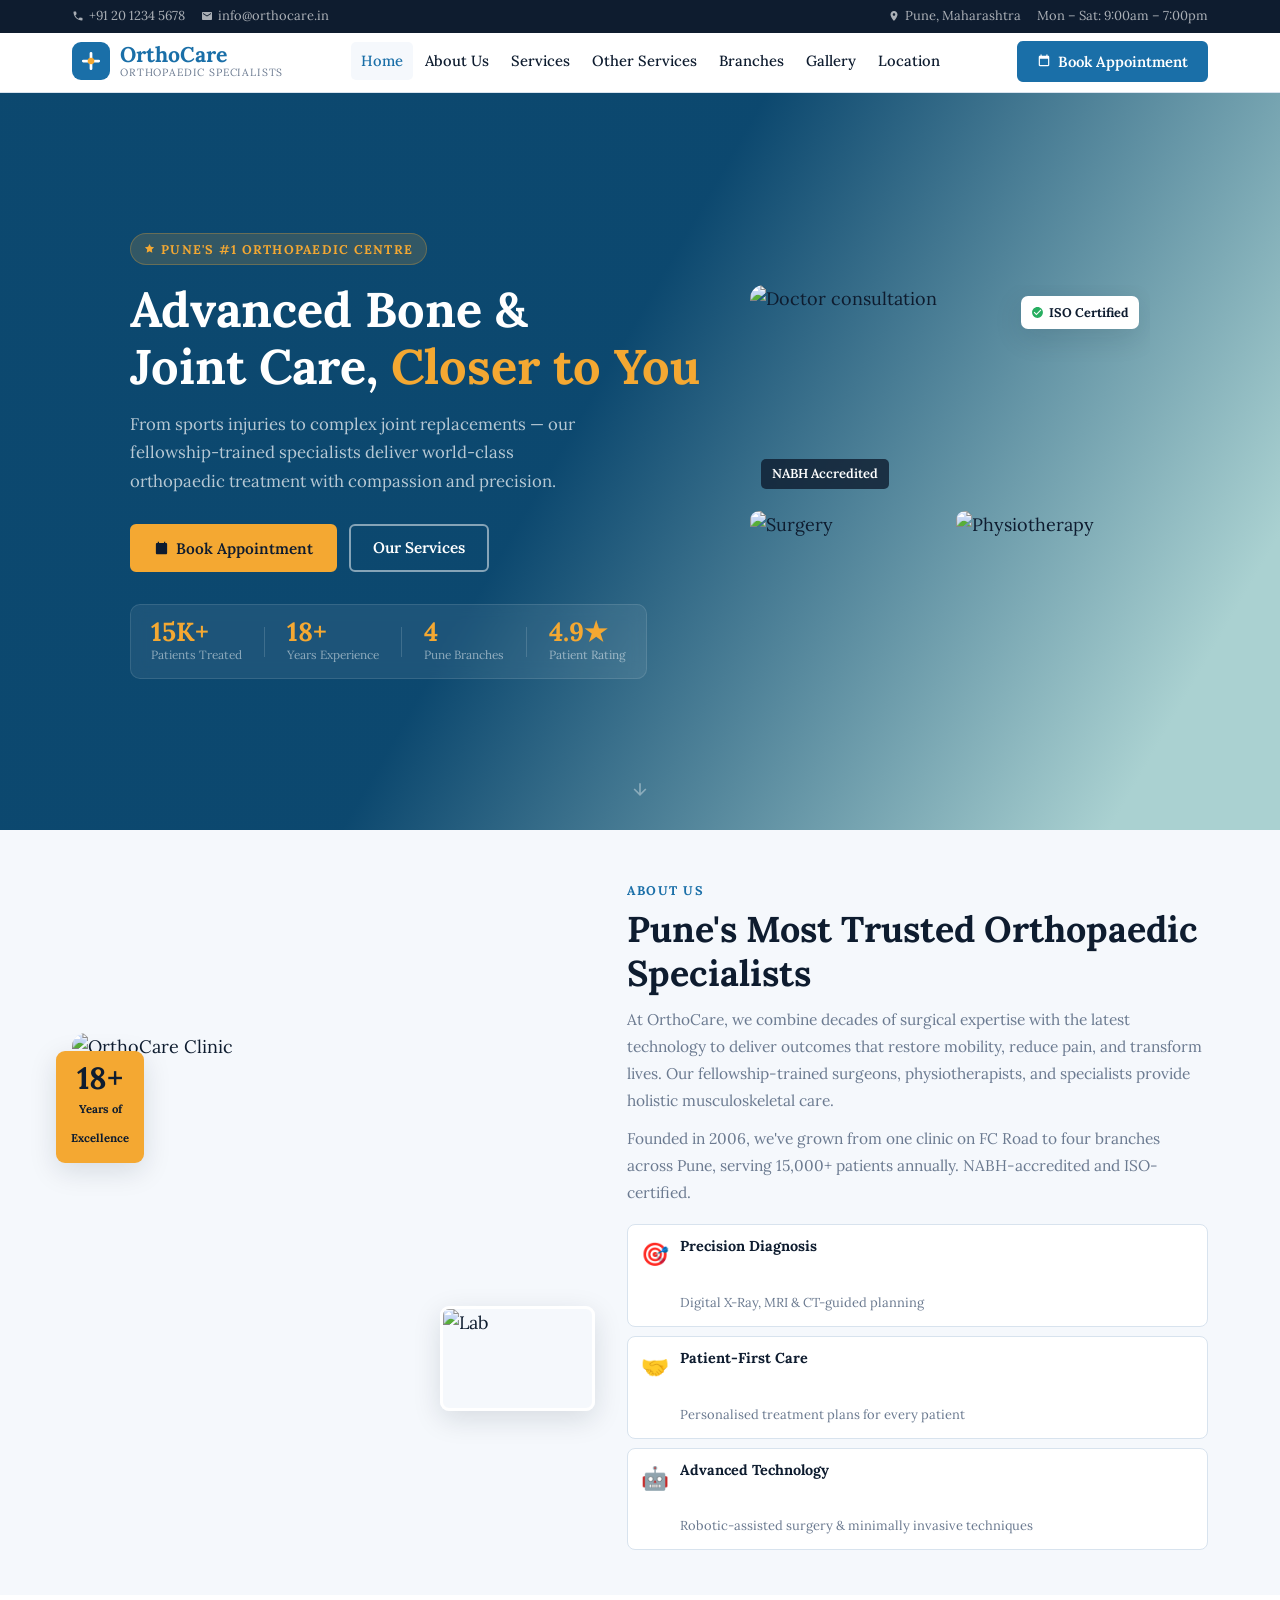
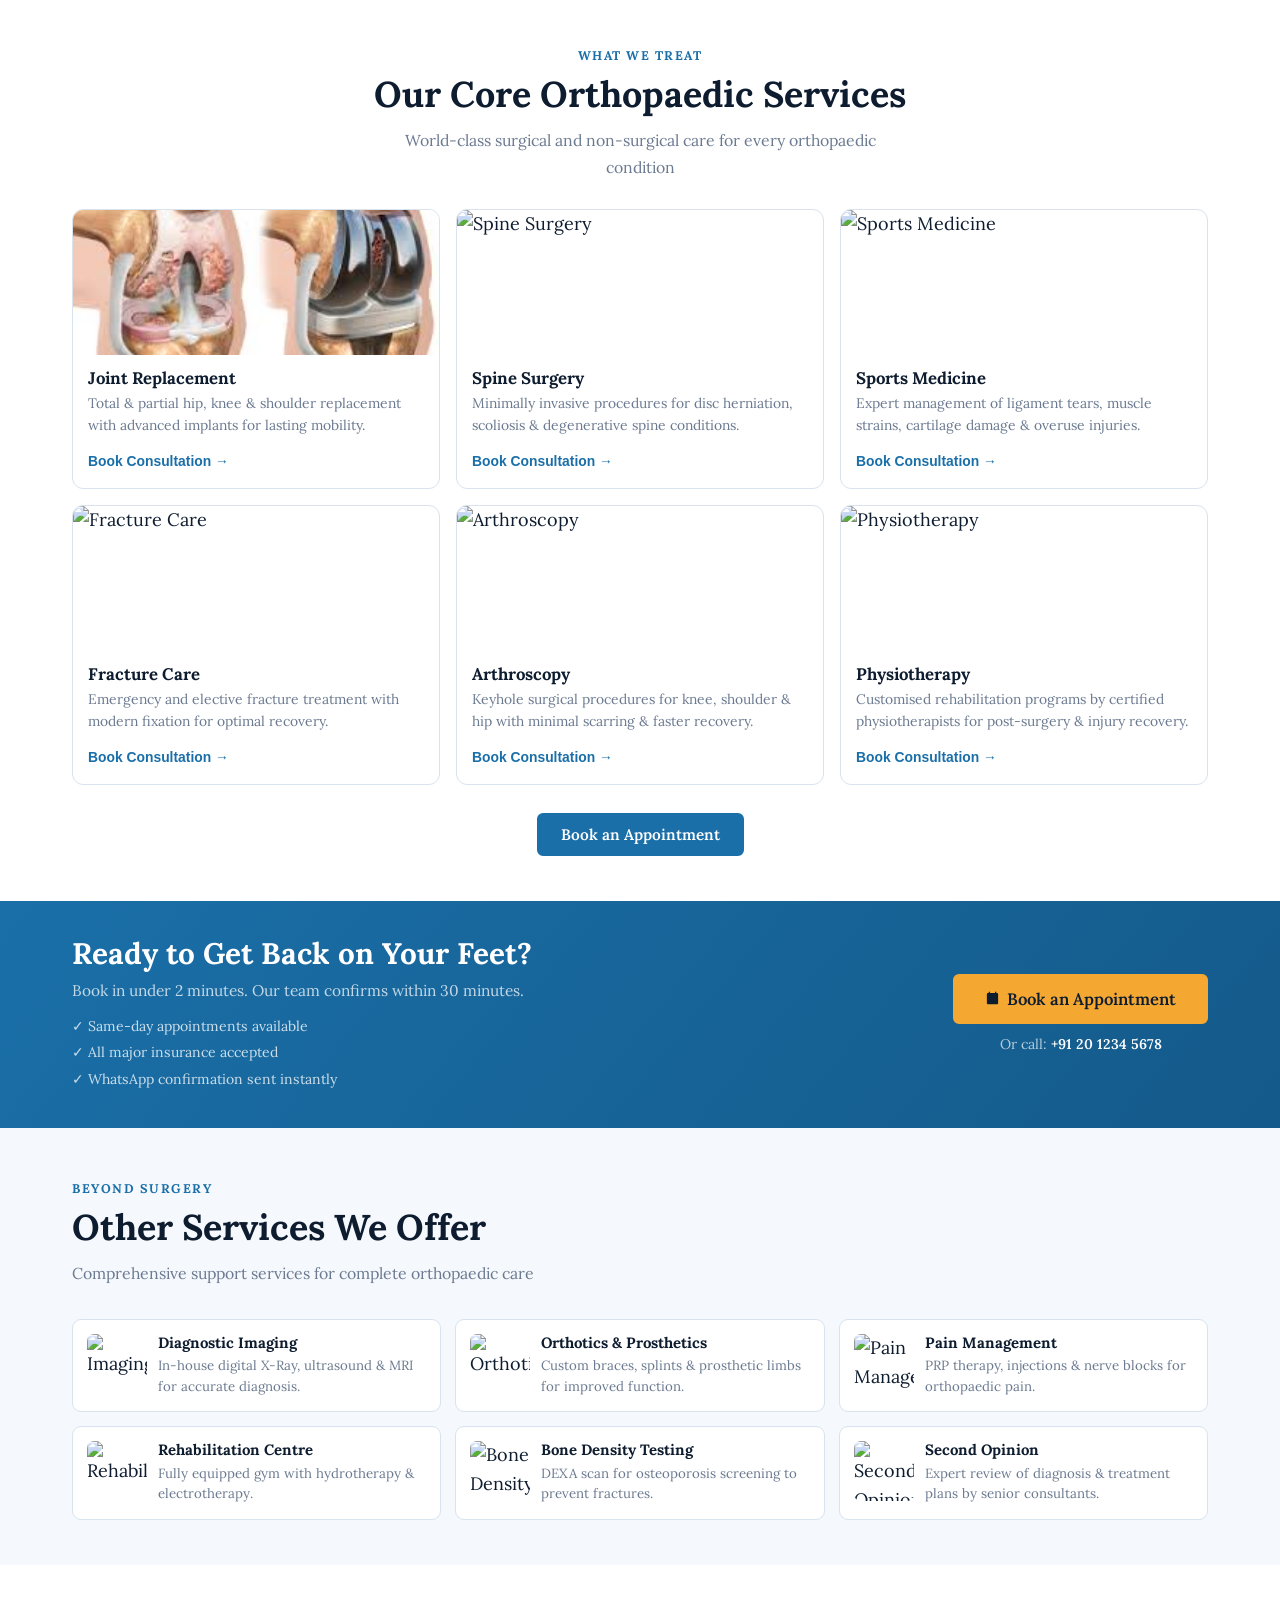
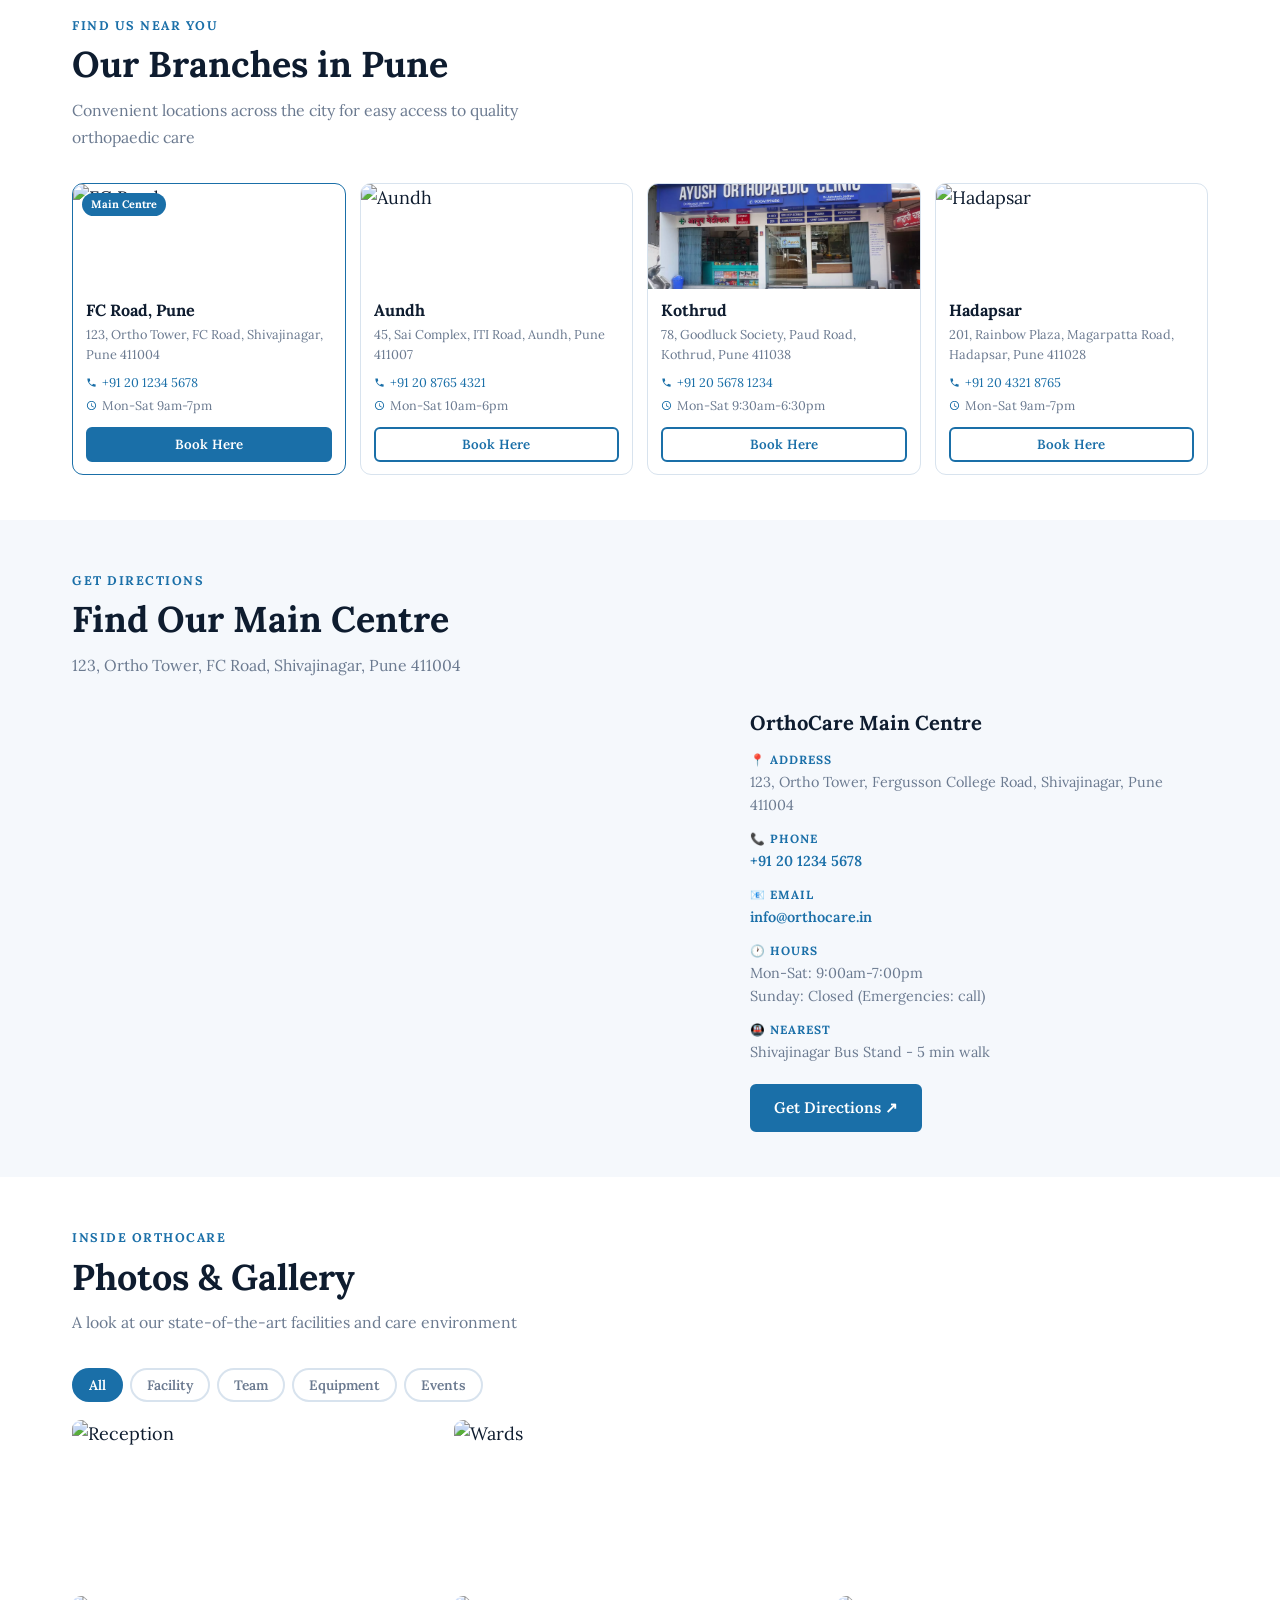
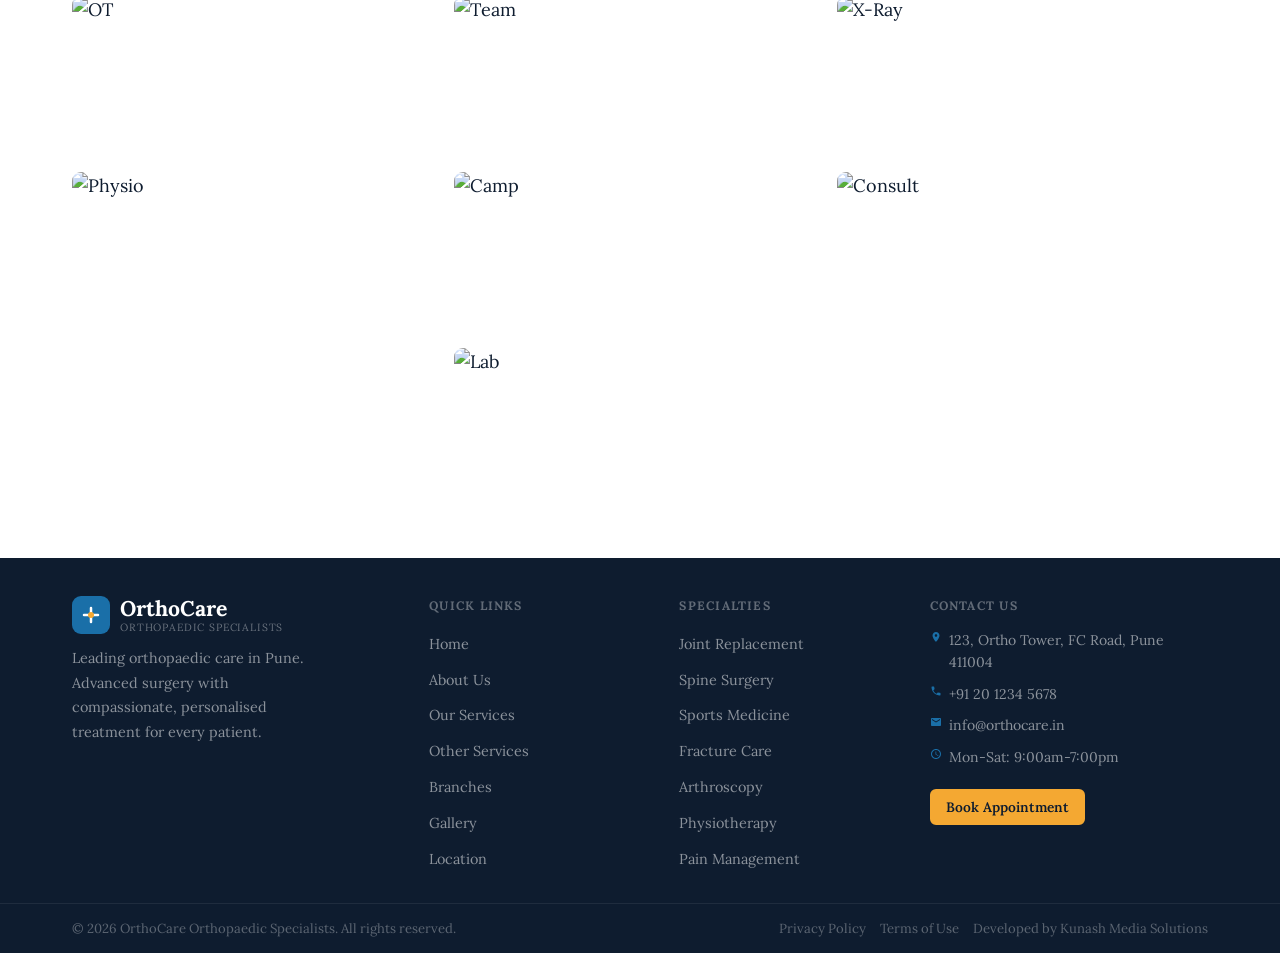
==== commit f9728995: "updated" ====
--- a/index.html
+++ b/index.html
@@ -80,7 +80,7 @@
     .hero{position:relative;min-height:82vh;display:flex;align-items:center;overflow:hidden;background:var(--dark)}
     .hero-video{position:absolute;inset:0;width:100%;height:100%;object-fit:cover;opacity:.32;pointer-events:none}
     .hero-fallback{position:absolute;inset:0;background-image:url('https://images.unsplash.com/photo-1519494026892-80bbd2d6fd0d?w=1600&q=80');background-size:cover;background-position:center;opacity:.26}
-    .hero-ov{position:absolute;inset:0;background:linear-gradient(120deg,rgba(14,28,47,.9) 45%,rgba(26,111,168,.4) 100%)}
+    .hero-ov{position:absolute;inset:0;background:linear-gradient(120deg,rgba(12, 77, 118, 0.9) 45%,rgb(170, 209, 209) 90%)}
     .hero-inner{position:relative;z-index:2;display:grid;grid-template-columns:1fr 400px;gap:50px;align-items:center;padding:60px 0 70px}
     .hero-content{color:#fff}
     .hero-tag{display:inline-flex;align-items:center;gap:6px;background:rgba(244,168,50,.16);color:var(--gold);font-size:.7rem;font-weight:700;letter-spacing:.1em;text-transform:uppercase;padding:5px 13px;border-radius:20px;border:1px solid rgba(244,168,50,.28);margin-bottom:16px}
@@ -387,7 +387,7 @@
 <!-- HERO -->
 <section id="home" class="hero">
   <video class="hero-video" autoplay muted loop playsinline>
-    <source src="https://cdn.pixabay.com/video/2021/11/10/94826-646652404_large.mp4" type="video/mp4">
+    <source src="/videos/hero.mp4" type="video/mp4">
   </video>
   <div class="hero-fallback"></div>
   <div class="hero-ov"></div>
